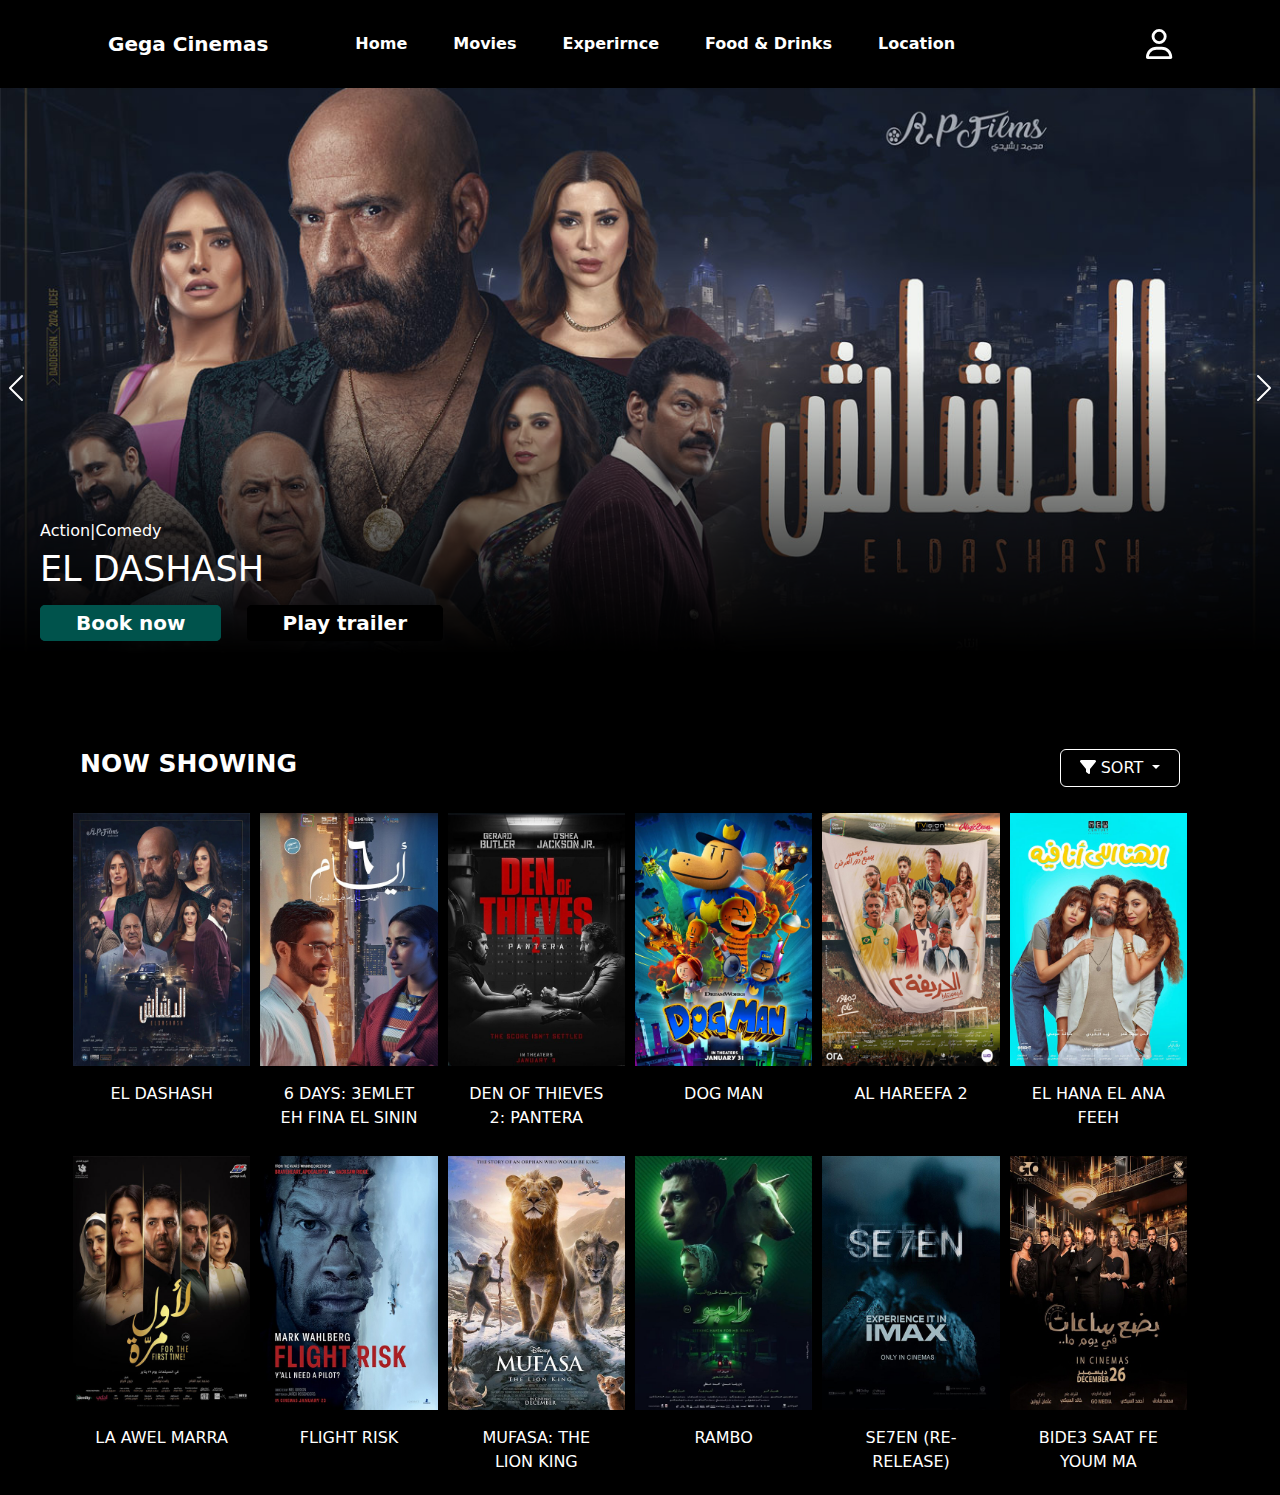
==== index.html @ 1fb66ceb "home page" ====
<!DOCTYPE html>
<html lang="en">
<head>
    <meta charset="UTF-8">
    <meta name="viewport" content="width=device-width, initial-scale=1.0">
    <link rel="stylesheet" href="css/style.css">
    <link rel="stylesheet" href="css/all.min.css">
    <link rel="stylesheet" href="css/bootstrap.min.css">
    
    <title>Document</title>
</head>
<body>
    <nav class="navbar navbar-expand-lg bg-black navbar-dark py-4 px-5">
        <div class="container-fluid ms-5">
            <a class="navbar-brand" href="#" style="font-weight: 600;">Gega Cinemas</a>
            <button class="navbar-toggler" type="button" data-bs-toggle="collapse" data-bs-target="#navbarSupportedContent"
                aria-controls="navbarSupportedContent" aria-expanded="false" aria-label="Toggle navigation">
                <span class="navbar-toggler-icon"></span>
            </button>
            <div class="collapse navbar-collapse" id="navbarSupportedContent">
                <ul class="navbar-nav me-auto ms-5 mb-2 mb-lg-0">
                    <li class="nav-item">
                        <a class="nav-link text-white" aria-current="page" href="#">Home</a>
                    </li>
                    <li class="nav-item">
                        <a class="nav-link text-white" href="#">Movies</a>
                    </li>
                    <li class="nav-item">
                        <a class="nav-link text-white" href="#">Experirnce</a>
                    </li>
                    <li class="nav-item">
                        <a class="nav-link text-white" href="#">Food & Drinks</a>
                    </li>
                    <li class="nav-item">
                        <a class="nav-link text-white" href="#">Location</a>
                    </li>
                </ul>
            </div>
            <a href="#" class="me-5">
                <i class="fa-regular fa-user fa-xl text-white" style="font-size: 30px;"></i>
            </a>
        </div>
    </nav>

    <div id="carouselExampleFade" class="carousel slide carousel-fade">
        <div class="carousel-inner text-center">
            <div class="carousel-item active ">
                <img src="images/El-Dashash.jpg" class="d-block w-100 img-fluid">
                <div class="details">
                    <h5>Action|Comedy</h1>
                    <h1>EL DASHASH</h1>
                    <div class="controls">
                        <a href="#" class="primary-btn">Book now</a>
                        <a href="#" class="secondry-btn">Play trailer</a>
                    </div>
                </div>
            </div>
            <div class="carousel-item">
                <img src="images/Bd3-sa3at.jpg" class="d-block w-100 img-fluid">
                <div class="details">
                    <h5>DRAMA</h1>
                    <h1>BIDE3 SAAT FE YOUM MA</h1>
                    <div class="controls">
                        <a href="#" class="primary-btn">Book now</a>
                        <a href="#" class="secondry-btn">Play trailer</a>
                    </div>
                </div>
            </div>
            <div class="carousel-item">
                <img src="images/El-7arefa.jpg" class="d-block w-100 img-fluid">
                <div class="details">
                    <h5>COMEDY</h1>
                    <h1>AL HAREEFA 2</h1>
                    <div class="controls">
                        <a href="#"class="primary-btn">Book now</a>
                        <a href="#" class="secondry-btn">Play trailer</a>
                    </div>
                </div>
            </div>
            <div class="carousel-item">
                <img src="images/Mufasa.jpg" class="d-block w-100 img-fluid">
                <div class="details">
                    <h5>Animation</h1>
                    <h1>Mufasa: the lion king</h1>
                    <div class="controls">
                        <a href="#"class="primary-btn">Book now</a>
                        <a href="#" class="secondry-btn">Play trailer</a>
                    </div>
                </div>
            </div>
            <div class="carousel-item">
                <img src="images/Sonic3.jpg" class="d-block w-100 img-fluid">
                <div class="details">
                    <h5>Animation</h1>
                    <h1>SONIC THE HEDGEHOG 3</h1>
                    <div class="controls">
                        <a href="#"class="primary-btn">Book now</a>
                        <a href="#" class="secondry-btn">Play trailer</a>
                    </div>
                </div>
            </div>
        </div>
        <button class="carousel-control-prev justify-content-start" style="opacity: 1;"  type="button" data-bs-target="#carouselExampleFade" data-bs-slide="prev">
            <span class="carousel-control-prev-icon "aria-hidden="true" ></span>
            <span class="visually-hidden">Previous</span>
        </button>
        <button class="carousel-control-next justify-content-end " style="opacity: 1;" type="button" data-bs-target="#carouselExampleFade" data-bs-slide="next">
            <span class="carousel-control-next-icon " aria-hidden="true"></span>
            <span class="visually-hidden">Next</span>
        </button>
    </div>

    <div class="movies">
        <div class="movies-header">
            <h1 class="text-white" style="font-size: 25px;font-weight:700;">NOW SHOWING</h1>
            <div class="dropdown dropdown-btn ms-auto">
                <button class="btn btn-secondary dropdown-toggle select-btn" type="button" data-bs-toggle="dropdown"
                    aria-expanded="false">
                    <i class="fa-solid fa-filter"></i>
                    SORT
                </button>
                <ul class="dropdown-menu">
                    <li>
                        <label class="dropdown-item">
                            <input class="form-check-input me-2" type="checkbox" value="">
                            Action
                        </label>
                    </li>
                    <li>
                        <label class="dropdown-item">
                            <input class="form-check-input me-2" type="checkbox" value="">
                            Another action
                        </label>
                    </li>
                    <li>
                        <label class="dropdown-item">
                            <input class="form-check-input me-2" type="checkbox" value="">
                            Something else here
                        </label>
                    </li>
                </ul>
            </div>
    
    
        </div>
            <div class="movies-cards row">
                <div class="col-lg-2 col-md-4 col-sm-6 p-1">
                    <div class="card movie-card bg-black text-white" style="width: 18rem; text-align: center;">
                        <img src="images/El-Dashash-poster.jpg" class="card-img-top">
                        <div class="card-body">
                            <p class="card-text">EL DASHASH</p>
                        </div>
                    </div>
                </div>
                
                <div class="col-lg-2 col-md-4 col-sm-6 p-1">
                    <div class="card movie-card bg-black text-white" style="width: 18rem; text-align: center;">
                        <img src="images/6-ayam-poster.jpg" class="card-img-top">
                        <div class="card-body">
                            <p class="card-text">6 DAYS: 3EMLET EH FINA EL SININ</p>
                        </div>
                    </div>
                </div>
    
                <div class="col-lg-2 col-md-4 col-sm-6 p-1">
                    <div class="card movie-card bg-black text-white" style="width: 18rem; text-align: center;">
                        <img src="images/Den-poster.jpg" class="card-img-top">
                        <div class="card-body">
                            <p class="card-text">DEN OF THIEVES 2: PANTERA</p>
                        </div>
                    </div>
                </div>
    
                <div class="col-lg-2 col-md-4 col-sm-6 p-1">
                    <div class="card movie-card bg-black text-white" style="width: 18rem; text-align: center;">
                        <img src="images/dog-man-poster.jpg" class="card-img-top">
                        <div class="card-body">
                            <p class="card-text">DOG MAN</p>
                        </div>
                    </div>
                </div>
    
                <div class="col-lg-2 col-md-4 col-sm-6 p-1">
                    <div class="card movie-card bg-black text-white" style="width: 18rem; text-align: center;">
                        <img src="images/El-7arefa-poster.jpg" class="card-img-top">
                        <div class="card-body">
                            <p class="card-text">AL HAREEFA 2</p>
                        </div>
                    </div>
                </div>
    
                <div class="col-lg-2 col-md-4 col-sm-6 p-1">
                    <div class="card movie-card bg-black text-white" style="width: 18rem; text-align: center;">
                        <img src="images/El-hana-poster.jpg" class="card-img-top">
                        <div class="card-body">
                            <p class="card-text">EL HANA EL ANA FEEH</p>
                        </div>
                    </div>
                </div>
    
                <div class="col-lg-2 col-md-4 col-sm-6 p-1">
                    <div class="card movie-card bg-black text-white" style="width: 18rem; text-align: center;">
                        <img src="images/first-time-poster.jpg" class="card-img-top">
                        <div class="card-body">
                            <p class="card-text">LA AWEL MARRA</p>
                        </div>
                    </div>
                </div>
    
                <div class="col-lg-2 col-md-4 col-sm-6 p-1">
                    <div class="card movie-card bg-black text-white" style="width: 18rem; text-align: center;">
                        <img src="images/flight-risk-poster.jpg" class="card-img-top">
                        <div class="card-body">
                            <p class="card-text">FLIGHT RISK</p>
                        </div>
                    </div>
                </div>
    
                <div class="col-lg-2 col-md-4 col-sm-6 p-1">
                    <div class="card movie-card bg-black text-white" style="width: 18rem; text-align: center;">
                        <img src="images/Mufasa-poster.jpg" class="card-img-top">
                        <div class="card-body">
                            <p class="card-text">MUFASA: THE LION KING</p>
                        </div>
                    </div>
                </div>
    
                <div class="col-lg-2 col-md-4 col-sm-6 p-1">
                    <div class="card movie-card bg-black text-white" style="width: 18rem; text-align: center;">
                        <img src="images/rampo-poster.jpg" class="card-img-top">
                        <div class="card-body">
                            <p class="card-text">RAMBO</p>
                        </div>
                    </div>
                </div>
    
                <div class="col-lg-2 col-md-4 col-sm-6 p-1">
                    <div class="card movie-card bg-black text-white" style="width: 18rem; text-align: center;">
                        <img src="images/seven-poster.jpg" class="card-img-top">
                        <div class="card-body">
                            <p class="card-text">SE7EN (RE-RELEASE)</p>
                        </div>
                    </div>
                </div>
    
                <div class="col-lg-2 col-md-4 col-sm-6 p-1">
                    <div class="card movie-card bg-black text-white" style="width: 18rem; text-align: center;">
                        <img src="images/some-hours-poster.jpg" class="card-img-top">
                        <div class="card-body">
                            <p class="card-text">BIDE3 SAAT FE YOUM MA</p>
                        </div>
                    </div>
                </div>
            </div>
    </div>
    
    <script src="js/main.js"></script>
    <script src="js/all.min.js"></script>
    <script src="js/bootstrap.bundle.min.js"></script>
</body>
</html>
---- css/style.css ----
* {
    padding: 0;
    margin: 0;
    box-sizing: border-box;
}

::-webkit-scrollbar {
    display: none;
}

body {
    background-color: black !important;
}

/* Start Nav */
.nav-item{
    margin: 0 15px 0 15px ;
}

.nav-item a{
    font-weight: 600;
}

/* End Nav */


/* Strat Slider */
.carousel{
    height: 600px;
}
.carousel-item{
    height: 600px;
    position: relative;
}

.carousel-item::after{
    position: absolute;
    top: 0;
    right: 0;
    bottom: 0;
    left: 0;
    content: "";
    background: linear-gradient(180deg, transparent 0, #000 90%) repeat-x bottom;
    background-size: 10px 340px;
    height: 100%;
}
.details{
    padding: 40px;
    position: absolute;
    bottom: 0;
    left: 0;
    display: flex;
    flex-direction: column;
    align-items: start;
    overflow: hidden;
    z-index: 1;
}

.details h1{
    color: white;
    font-size: 35px;
}
.details h5{
    color: white;
    font-size:16px;
}

.controls{
    margin: 10px 0px 10px 0px;
}

.controls .primary-btn{
    background-color: #00534C;
    color: white;
    font-size: 20px;
    text-decoration: none;
    font-weight: 600;
    border: 1px solid #00534C;
    transition: box-shadow .5s linear;
    border-radius: 5px;
    padding: 5px 35px 5px 35px;
    margin-right: 20px;
}
.controls .secondry-btn{
    background-color: black;
    color: white;
    font-size: 20px;
    text-decoration: none;
    font-weight: 600;
    border: 1px solid black;
    transition: box-shadow .5s linear;
    border-radius: 5px;
    padding: 5px 35px 5px 35px;
    margin-right: 20px;
}
.controls .primary-btn:hover , .controls .secondry-btn:hover{
    box-shadow: 0 0 10px #fff;
    text-shadow: rgba(255, 255, 255, 1) 0px 0px 10px;
}
.carousel-control-next, .carousel-control-prev {
    margin-bottom: 170px;
    margin-top: 170px;
}

@media (max-width: 650px) {
    .carousel{
        height: 250px;
    }
    .carousel-item{
        height: 250px;
    }
    .carousel-item img {
        height: 250px !important;
    }
    .carousel-item::after{
        position: absolute;
        top: 0;
        right: 0;
        bottom: 0;
        left: 0;
        content: "";
        background: linear-gradient(180deg, transparent 0, #000 90%) repeat-x bottom;
        background-size: 5px 75px;
    }
    .details{
        position: absolute;
        padding: 0;
        margin-left: 15px;
        margin-bottom: 15px;
    }
    .details h1{
        color: white;
        font-size: 25px;
    }
    .details h5{
        color: white;
        font-size:14px;
    }
    .controls{
        display: flex;
        margin: 5px 0px 10px 0px;
    }
    .controls .primary-btn , .controls .secondry-btn{
        margin-right: 14px;
        font-size: 15px;
        border-radius: 6px;
        padding-right: 15px;
        padding-left: 15px;
        min-width: 140px;
    }
    .carousel-control-next, .carousel-control-prev{
        margin-top: 80px;
        margin-bottom: 140px;
    }
}

/* End Slider */


/* Start Movies */
.movies{
    margin: 40px 100px 0 80px;
}
.movies-header{
    width: 100%;
    height: 80px;
    display: flex;
    align-items: center;
}
.select-btn{
    width: 120px;
    height: 38px;
    background-color: black !important;
    border-color: white !important;
}

.movies-cards{
    display: flex;
    flex-direction: row;
    flex-wrap: wrap;
    justify-content: flex-start;
}

.movie-card{
    width: auto !important;
}
.movie-card img{
    border-radius: 0 !important;
}

/* End Movies */
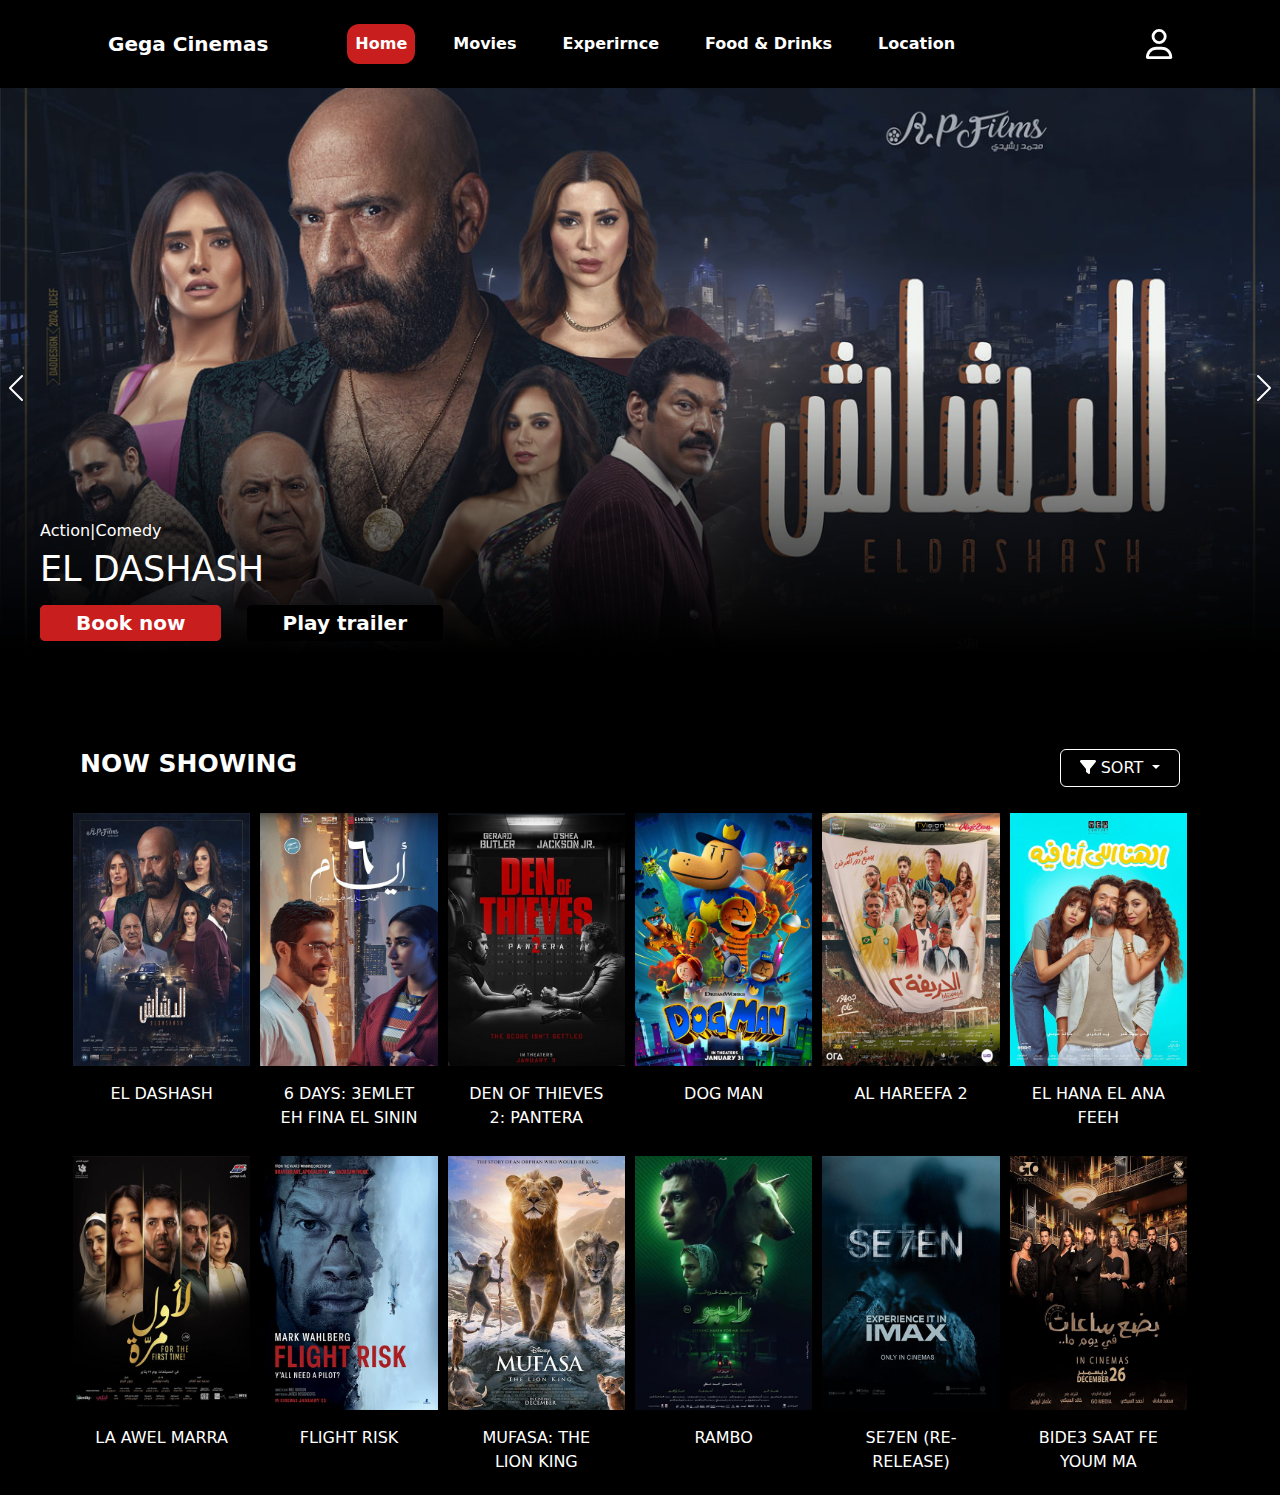
==== commit 92245933: "adding hover effect" ====
--- a/index.html
+++ b/index.html
@@ -20,7 +20,7 @@
             <div class="collapse navbar-collapse" id="navbarSupportedContent">
                 <ul class="navbar-nav me-auto ms-5 mb-2 mb-lg-0">
                     <li class="nav-item">
-                        <a class="nav-link text-white" aria-current="page" href="#">Home</a>
+                        <a class="nav-link text-white active" aria-current="page" href="#">Home</a>
                     </li>
                     <li class="nav-item">
                         <a class="nav-link text-white" href="#">Movies</a>
--- a/css/style.css
+++ b/css/style.css
@@ -1,3 +1,6 @@
+:root{
+    --red-color: #C81E1E;
+}
 * {
     padding: 0;
     margin: 0;
@@ -15,10 +18,16 @@
 /* Start Nav */
 .nav-item{
     margin: 0 15px 0 15px ;
+    border-radius: 12px;
+    transition: 0.4s;
+}
+.nav-item:hover , .nav-item .active{
+    background-color: var(--red-color);
 }
 
 .nav-item a{
     font-weight: 600;
+    border-radius: 12px;
 }
 
 /* End Nav */
@@ -70,12 +79,12 @@
 }
 
 .controls .primary-btn{
-    background-color: #00534C;
+    background-color: var(--red-color);
     color: white;
     font-size: 20px;
     text-decoration: none;
     font-weight: 600;
-    border: 1px solid #00534C;
+    border: 1px solid var(--red-color);
     transition: box-shadow .5s linear;
     border-radius: 5px;
     padding: 5px 35px 5px 35px;
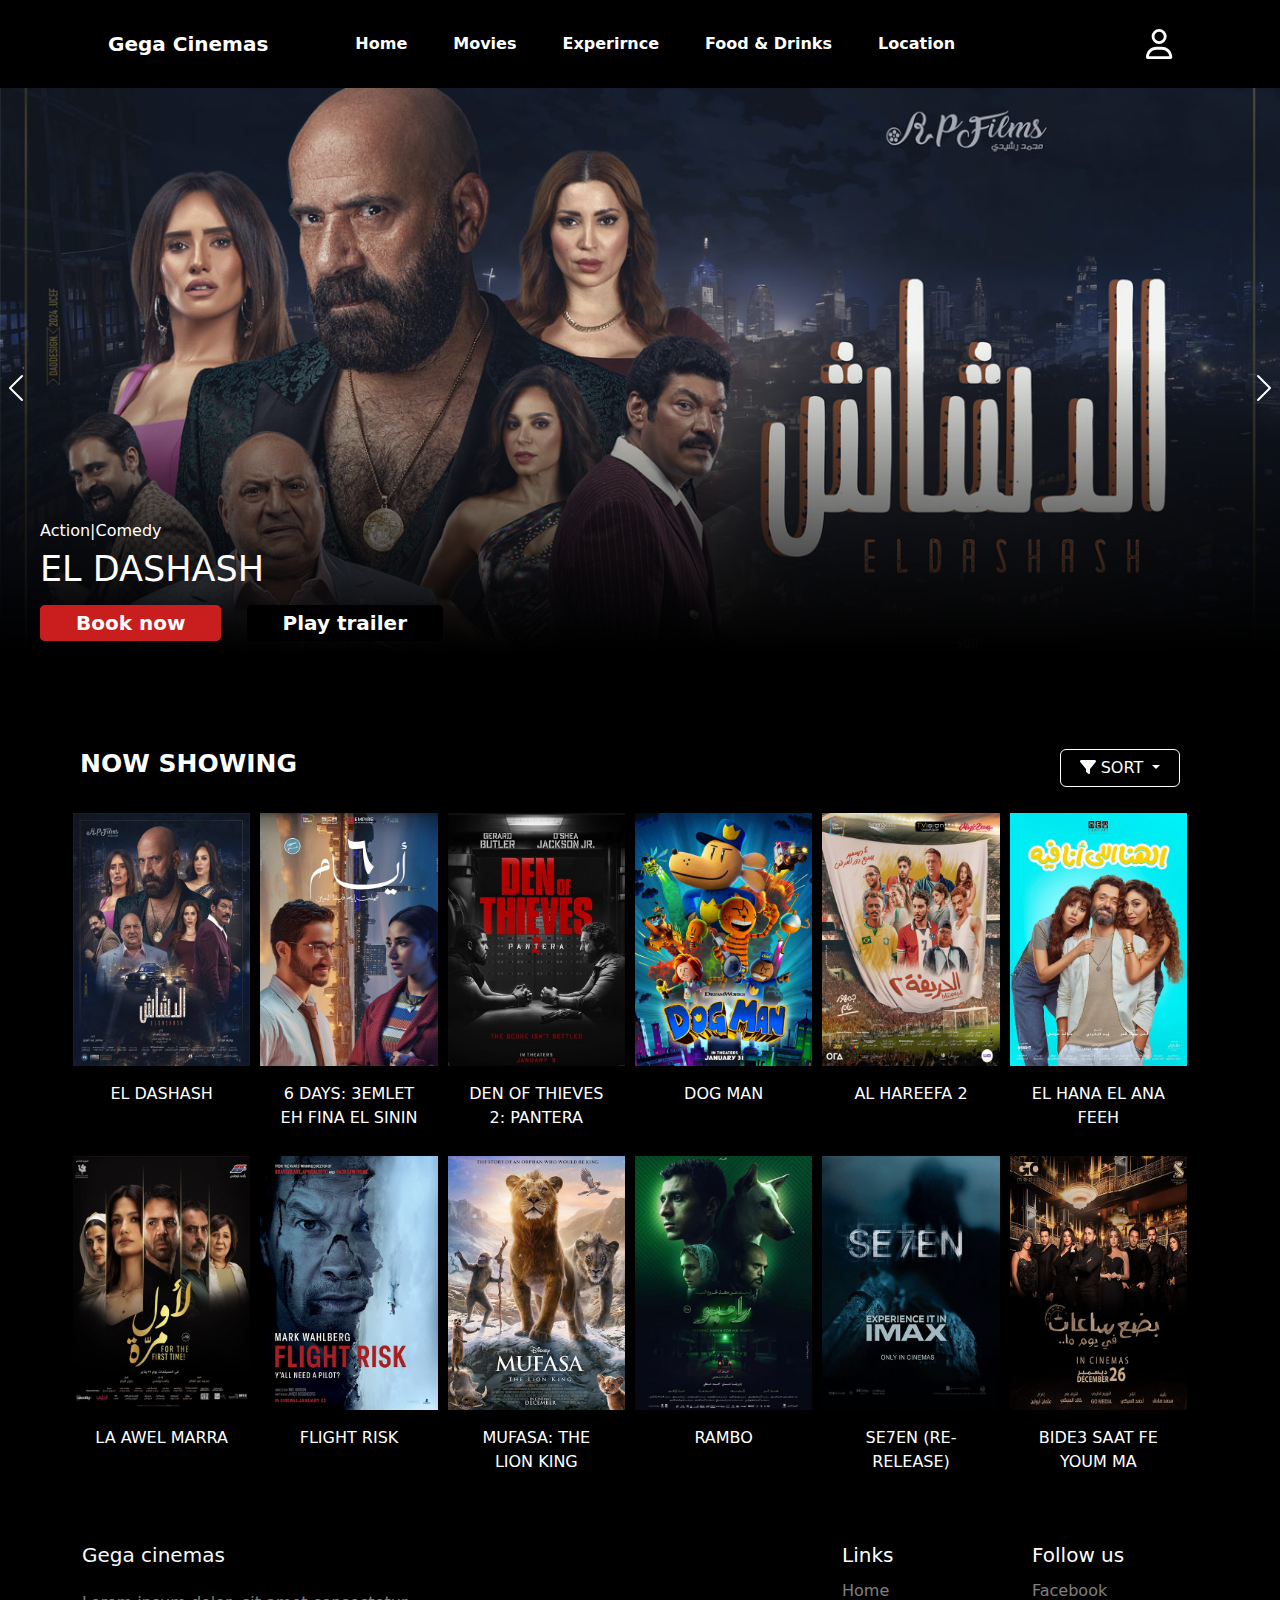
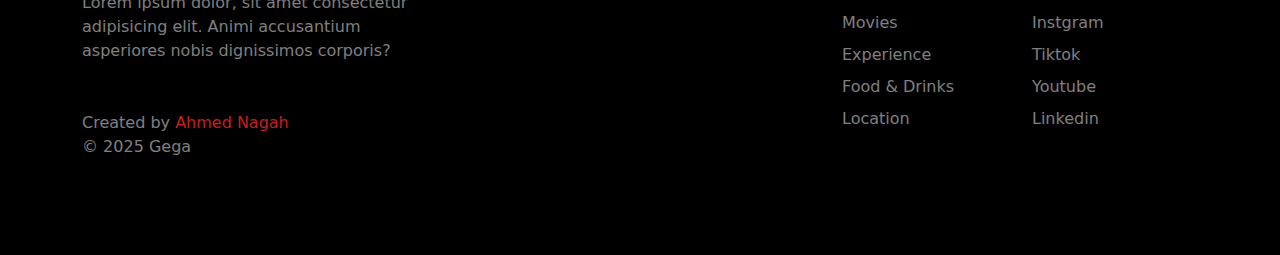
==== commit 442f2859: "footer" ====
--- a/index.html
+++ b/index.html
@@ -3,9 +3,9 @@
 <head>
     <meta charset="UTF-8">
     <meta name="viewport" content="width=device-width, initial-scale=1.0">
-    <link rel="stylesheet" href="css/style.css">
-    <link rel="stylesheet" href="css/all.min.css">
-    <link rel="stylesheet" href="css/bootstrap.min.css">
+    <link rel="stylesheet" href="MovieManagementModule/css/style.css">
+    <link rel="stylesheet" href="MovieManagementModule/css/all.min.css">
+    <link rel="stylesheet" href="MovieManagementModule/css/bootstrap.min.css">
     
     <title>Document</title>
 </head>
@@ -20,7 +20,7 @@
             <div class="collapse navbar-collapse" id="navbarSupportedContent">
                 <ul class="navbar-nav me-auto ms-5 mb-2 mb-lg-0">
                     <li class="nav-item">
-                        <a class="nav-link text-white active" aria-current="page" href="#">Home</a>
+                        <a class="nav-link text-white" aria-current="page" href="#">Home</a>
                     </li>
                     <li class="nav-item">
                         <a class="nav-link text-white" href="#">Movies</a>
@@ -45,7 +45,7 @@
     <div id="carouselExampleFade" class="carousel slide carousel-fade">
         <div class="carousel-inner text-center">
             <div class="carousel-item active ">
-                <img src="images/El-Dashash.jpg" class="d-block w-100 img-fluid">
+                <img src="MovieManagementModule/images/El-Dashash.jpg" class="d-block w-100 img-fluid">
                 <div class="details">
                     <h5>Action|Comedy</h1>
                     <h1>EL DASHASH</h1>
@@ -56,7 +56,7 @@
                 </div>
             </div>
             <div class="carousel-item">
-                <img src="images/Bd3-sa3at.jpg" class="d-block w-100 img-fluid">
+                <img src="MovieManagementModule/images/Bd3-sa3at.jpg" class="d-block w-100 img-fluid">
                 <div class="details">
                     <h5>DRAMA</h1>
                     <h1>BIDE3 SAAT FE YOUM MA</h1>
@@ -67,7 +67,7 @@
                 </div>
             </div>
             <div class="carousel-item">
-                <img src="images/El-7arefa.jpg" class="d-block w-100 img-fluid">
+                <img src="MovieManagementModule/images/El-7arefa.jpg" class="d-block w-100 img-fluid">
                 <div class="details">
                     <h5>COMEDY</h1>
                     <h1>AL HAREEFA 2</h1>
@@ -78,7 +78,7 @@
                 </div>
             </div>
             <div class="carousel-item">
-                <img src="images/Mufasa.jpg" class="d-block w-100 img-fluid">
+                <img src="MovieManagementModule/images/Mufasa.jpg" class="d-block w-100 img-fluid">
                 <div class="details">
                     <h5>Animation</h1>
                     <h1>Mufasa: the lion king</h1>
@@ -89,7 +89,7 @@
                 </div>
             </div>
             <div class="carousel-item">
-                <img src="images/Sonic3.jpg" class="d-block w-100 img-fluid">
+                <img src="MovieManagementModule/images/Sonic3.jpg" class="d-block w-100 img-fluid">
                 <div class="details">
                     <h5>Animation</h1>
                     <h1>SONIC THE HEDGEHOG 3</h1>
@@ -146,7 +146,7 @@
             <div class="movies-cards row">
                 <div class="col-lg-2 col-md-4 col-sm-6 p-1">
                     <div class="card movie-card bg-black text-white" style="width: 18rem; text-align: center;">
-                        <img src="images/El-Dashash-poster.jpg" class="card-img-top">
+                        <img src="MovieManagementModule/images/El-Dashash-poster.jpg" class="card-img-top">
                         <div class="card-body">
                             <p class="card-text">EL DASHASH</p>
                         </div>
@@ -155,7 +155,7 @@
                 
                 <div class="col-lg-2 col-md-4 col-sm-6 p-1">
                     <div class="card movie-card bg-black text-white" style="width: 18rem; text-align: center;">
-                        <img src="images/6-ayam-poster.jpg" class="card-img-top">
+                        <img src="MovieManagementModule/images/6-ayam-poster.jpg" class="card-img-top">
                         <div class="card-body">
                             <p class="card-text">6 DAYS: 3EMLET EH FINA EL SININ</p>
                         </div>
@@ -164,7 +164,7 @@
     
                 <div class="col-lg-2 col-md-4 col-sm-6 p-1">
                     <div class="card movie-card bg-black text-white" style="width: 18rem; text-align: center;">
-                        <img src="images/Den-poster.jpg" class="card-img-top">
+                        <img src="MovieManagementModule/images/Den-poster.jpg" class="card-img-top">
                         <div class="card-body">
                             <p class="card-text">DEN OF THIEVES 2: PANTERA</p>
                         </div>
@@ -173,7 +173,7 @@
     
                 <div class="col-lg-2 col-md-4 col-sm-6 p-1">
                     <div class="card movie-card bg-black text-white" style="width: 18rem; text-align: center;">
-                        <img src="images/dog-man-poster.jpg" class="card-img-top">
+                        <img src="MovieManagementModule/images/dog-man-poster.jpg" class="card-img-top">
                         <div class="card-body">
                             <p class="card-text">DOG MAN</p>
                         </div>
@@ -182,7 +182,7 @@
     
                 <div class="col-lg-2 col-md-4 col-sm-6 p-1">
                     <div class="card movie-card bg-black text-white" style="width: 18rem; text-align: center;">
-                        <img src="images/El-7arefa-poster.jpg" class="card-img-top">
+                        <img src="MovieManagementModule/images/El-7arefa-poster.jpg" class="card-img-top">
                         <div class="card-body">
                             <p class="card-text">AL HAREEFA 2</p>
                         </div>
@@ -191,7 +191,7 @@
     
                 <div class="col-lg-2 col-md-4 col-sm-6 p-1">
                     <div class="card movie-card bg-black text-white" style="width: 18rem; text-align: center;">
-                        <img src="images/El-hana-poster.jpg" class="card-img-top">
+                        <img src="MovieManagementModule/images/El-hana-poster.jpg" class="card-img-top">
                         <div class="card-body">
                             <p class="card-text">EL HANA EL ANA FEEH</p>
                         </div>
@@ -200,7 +200,7 @@
     
                 <div class="col-lg-2 col-md-4 col-sm-6 p-1">
                     <div class="card movie-card bg-black text-white" style="width: 18rem; text-align: center;">
-                        <img src="images/first-time-poster.jpg" class="card-img-top">
+                        <img src="MovieManagementModule/images/first-time-poster.jpg" class="card-img-top">
                         <div class="card-body">
                             <p class="card-text">LA AWEL MARRA</p>
                         </div>
@@ -209,7 +209,7 @@
     
                 <div class="col-lg-2 col-md-4 col-sm-6 p-1">
                     <div class="card movie-card bg-black text-white" style="width: 18rem; text-align: center;">
-                        <img src="images/flight-risk-poster.jpg" class="card-img-top">
+                        <img src="MovieManagementModule/images/flight-risk-poster.jpg" class="card-img-top">
                         <div class="card-body">
                             <p class="card-text">FLIGHT RISK</p>
                         </div>
@@ -218,7 +218,7 @@
     
                 <div class="col-lg-2 col-md-4 col-sm-6 p-1">
                     <div class="card movie-card bg-black text-white" style="width: 18rem; text-align: center;">
-                        <img src="images/Mufasa-poster.jpg" class="card-img-top">
+                        <img src="MovieManagementModule/images/Mufasa-poster.jpg" class="card-img-top">
                         <div class="card-body">
                             <p class="card-text">MUFASA: THE LION KING</p>
                         </div>
@@ -227,7 +227,7 @@
     
                 <div class="col-lg-2 col-md-4 col-sm-6 p-1">
                     <div class="card movie-card bg-black text-white" style="width: 18rem; text-align: center;">
-                        <img src="images/rampo-poster.jpg" class="card-img-top">
+                        <img src="MovieManagementModule/images/rampo-poster.jpg" class="card-img-top">
                         <div class="card-body">
                             <p class="card-text">RAMBO</p>
                         </div>
@@ -236,7 +236,7 @@
     
                 <div class="col-lg-2 col-md-4 col-sm-6 p-1">
                     <div class="card movie-card bg-black text-white" style="width: 18rem; text-align: center;">
-                        <img src="images/seven-poster.jpg" class="card-img-top">
+                        <img src="MovieManagementModule/images/seven-poster.jpg" class="card-img-top">
                         <div class="card-body">
                             <p class="card-text">SE7EN (RE-RELEASE)</p>
                         </div>
@@ -245,7 +245,7 @@
     
                 <div class="col-lg-2 col-md-4 col-sm-6 p-1">
                     <div class="card movie-card bg-black text-white" style="width: 18rem; text-align: center;">
-                        <img src="images/some-hours-poster.jpg" class="card-img-top">
+                        <img src="MovieManagementModule/images/some-hours-poster.jpg" class="card-img-top">
                         <div class="card-body">
                             <p class="card-text">BIDE3 SAAT FE YOUM MA</p>
                         </div>
@@ -253,9 +253,53 @@
                 </div>
             </div>
     </div>
-    
-    <script src="js/main.js"></script>
-    <script src="js/all.min.js"></script>
-    <script src="js/bootstrap.bundle.min.js"></script>
+
+    <div class="footer pt-5 pb-5 text-white-50 text-center text-md-start">
+        <div class="container">
+            <div class="row">
+                    <div class="col-md-6 col-lg-4 mb-5">
+                        <div class="info">
+                            <h5 class="mb-4 text-light">Gega cinemas</h5>
+                            <p class="mb-5">Lorem ipsum dolor, sit amet consectetur
+                                adipisicing elit. Animi accusantium asperiores nobis
+                                dignissimos corporis?
+                            </p>
+                            <div class="copyright">
+                                Created by <span style="color: #C81E1E;">Ahmed Nagah</span>
+                                <div>&copy; 2025 <span>Gega</span></div>
+                            </div>
+                        </div>
+                    </div>
+                    <div class="col-md-6 col-lg-2 ms-auto mb-5">
+                        <div class="links">
+                            <h5 class="text-white">Links</h5>
+                            <ul class="list-unstyled lh-lg">
+                                <li>Home</li>
+                                <li>Movies</li>
+                                <li>Experience</li>
+                                <li>Food & Drinks</li>
+                                <li>Location</li>
+                            </ul>
+                        </div>
+                    </div>
+                    <div class="col-md-6 col-lg-2 mb-5">
+                        <div class="links">
+                            <h5 class="text-white">Follow us</h5>
+                            <ul class="list-unstyled lh-lg">
+                                <li>Facebook</li>
+                                <li>Instgram</li>
+                                <li>Tiktok</li>
+                                <li>Youtube</li>
+                                <li>Linkedin</li>
+                            </ul>
+                        </div>
+                    </div>
+            </div>
+        </div>
+    </div>
+    
+    <script src="MovieManagementModule/js/main.js"></script>
+    <script src="MovieManagementModule/js/all.min.js"></script>
+    <script src="MovieManagementModule/js/bootstrap.bundle.min.js"></script>
 </body>
 </html>
--- a/MovieManagementModule/css/style.css
+++ b/MovieManagementModule/css/style.css
@@ -0,0 +1,205 @@
+:root{
+    --red-color: #C81E1E;
+}
+* {
+    padding: 0;
+    margin: 0;
+    box-sizing: border-box;
+}
+
+::-webkit-scrollbar {
+    display: none;
+}
+
+body {
+    background-color: black !important;
+}
+
+/* Start Nav */
+.nav-item{
+    margin: 0 15px 0 15px ;
+    border-radius: 12px;
+    transition: 0.4s;
+}
+
+.nav-item a{
+    font-weight: 600;
+    border-radius: 12px;
+}
+
+/* End Nav */
+
+
+/* Strat Slider */
+.carousel{
+    height: 600px;
+}
+.carousel-item{
+    height: 600px;
+    position: relative;
+}
+
+.carousel-item::after{
+    position: absolute;
+    top: 0;
+    right: 0;
+    bottom: 0;
+    left: 0;
+    content: "";
+    background: linear-gradient(180deg, transparent 0, #000 90%) repeat-x bottom;
+    background-size: 10px 340px;
+    height: 100%;
+}
+.details{
+    padding: 40px;
+    position: absolute;
+    bottom: 0;
+    left: 0;
+    display: flex;
+    flex-direction: column;
+    align-items: start;
+    overflow: hidden;
+    z-index: 1;
+}
+
+.details h1{
+    color: white;
+    font-size: 35px;
+}
+.details h5{
+    color: white;
+    font-size:16px;
+}
+
+.controls{
+    margin: 10px 0px 10px 0px;
+}
+
+.controls .primary-btn{
+    background-color: var(--red-color);
+    color: white;
+    font-size: 20px;
+    text-decoration: none;
+    font-weight: 600;
+    border: 1px solid var(--red-color);
+    transition: box-shadow .5s linear;
+    border-radius: 5px;
+    padding: 5px 35px 5px 35px;
+    margin-right: 20px;
+}
+.controls .secondry-btn{
+    background-color: black;
+    color: white;
+    font-size: 20px;
+    text-decoration: none;
+    font-weight: 600;
+    border: 1px solid black;
+    transition: box-shadow .5s linear;
+    border-radius: 5px;
+    padding: 5px 35px 5px 35px;
+    margin-right: 20px;
+}
+.controls .primary-btn:hover , .controls .secondry-btn:hover{
+    box-shadow: 0 0 10px #fff;
+    text-shadow: rgba(255, 255, 255, 1) 0px 0px 10px;
+}
+.carousel-control-next, .carousel-control-prev {
+    margin-bottom: 170px;
+    margin-top: 170px;
+}
+
+@media (max-width: 650px) {
+    .carousel{
+        height: 250px;
+    }
+    .carousel-item{
+        height: 250px;
+    }
+    .carousel-item img {
+        height: 250px !important;
+    }
+    .carousel-item::after{
+        position: absolute;
+        top: 0;
+        right: 0;
+        bottom: 0;
+        left: 0;
+        content: "";
+        background: linear-gradient(180deg, transparent 0, #000 90%) repeat-x bottom;
+        background-size: 5px 75px;
+    }
+    .details{
+        position: absolute;
+        padding: 0;
+        margin-left: 15px;
+        margin-bottom: 15px;
+    }
+    .details h1{
+        color: white;
+        font-size: 25px;
+    }
+    .details h5{
+        color: white;
+        font-size:14px;
+    }
+    .controls{
+        display: flex;
+        margin: 5px 0px 10px 0px;
+    }
+    .controls .primary-btn , .controls .secondry-btn{
+        margin-right: 14px;
+        font-size: 15px;
+        border-radius: 6px;
+        padding-right: 15px;
+        padding-left: 15px;
+        min-width: 140px;
+    }
+    .carousel-control-next, .carousel-control-prev{
+        margin-top: 80px;
+        margin-bottom: 140px;
+    }
+}
+
+/* End Slider */
+
+
+/* Start Movies */
+.movies{
+    margin: 40px 100px 0 80px;
+}
+.movies-header{
+    width: 100%;
+    height: 80px;
+    display: flex;
+    align-items: center;
+}
+.select-btn{
+    width: 120px;
+    height: 38px;
+    background-color: black !important;
+    border-color: white !important;
+}
+
+.movies-cards{
+    display: flex;
+    flex-direction: row;
+    flex-wrap: wrap;
+    justify-content: flex-start;
+}
+
+.movie-card{
+    width: auto !important;
+}
+.movie-card img{
+    border-radius: 0 !important;
+}
+
+/* End Movies */
+
+/* Start footer */
+.footer{
+    background-color: #000;
+}
+
+
+/* End footer */
--- a/MovieManagementModule/css/all.min.css
+++ b/MovieManagementModule/css/all.min.css
@@ -0,0 +1,9 @@
+/*!
+ * Font Awesome Free 6.7.2 by @fontawesome - https://fontawesome.com
+ * License - https://fontawesome.com/license/free (Icons: CC BY 4.0, Fonts: SIL OFL 1.1, Code: MIT License)
+ * Copyright 2024 Fonticons, Inc.
+ */
+.fa{font-family:var(--fa-style-family,"Font Awesome 6 Free");font-weight:var(--fa-style,900)}.fa,.fa-brands,.fa-regular,.fa-solid,.fab,.far,.fas{-moz-osx-font-smoothing:grayscale;-webkit-font-smoothing:antialiased;display:var(--fa-display,inline-block);font-style:normal;font-variant:normal;line-height:1;text-rendering:auto}.fa-brands:before,.fa-regular:before,.fa-solid:before,.fa:before,.fab:before,.far:before,.fas:before{content:var(--fa)}.fa-classic,.fa-regular,.fa-solid,.far,.fas{font-family:"Font Awesome 6 Free"}.fa-brands,.fab{font-family:"Font Awesome 6 Brands"}.fa-1x{font-size:1em}.fa-2x{font-size:2em}.fa-3x{font-size:3em}.fa-4x{font-size:4em}.fa-5x{font-size:5em}.fa-6x{font-size:6em}.fa-7x{font-size:7em}.fa-8x{font-size:8em}.fa-9x{font-size:9em}.fa-10x{font-size:10em}.fa-2xs{font-size:.625em;line-height:.1em;vertical-align:.225em}.fa-xs{font-size:.75em;line-height:.08333em;vertical-align:.125em}.fa-sm{font-size:.875em;line-height:.07143em;vertical-align:.05357em}.fa-lg{font-size:1.25em;line-height:.05em;vertical-align:-.075em}.fa-xl{font-size:1.5em;line-height:.04167em;vertical-align:-.125em}.fa-2xl{font-size:2em;line-height:.03125em;vertical-align:-.1875em}.fa-fw{text-align:center;width:1.25em}.fa-ul{list-style-type:none;margin-left:var(--fa-li-margin,2.5em);padding-left:0}.fa-ul>li{position:relative}.fa-li{left:calc(var(--fa-li-width, 2em)*-1);position:absolute;text-align:center;width:var(--fa-li-width,2em);line-height:inherit}.fa-border{border-radius:var(--fa-border-radius,.1em);border:var(--fa-border-width,.08em) var(--fa-border-style,solid) var(--fa-border-color,#eee);padding:var(--fa-border-padding,.2em .25em .15em)}.fa-pull-left{float:left;margin-right:var(--fa-pull-margin,.3em)}.fa-pull-right{float:right;margin-left:var(--fa-pull-margin,.3em)}.fa-beat{animation-name:fa-beat;animation-delay:var(--fa-animation-delay,0s);animation-direction:var(--fa-animation-direction,normal);animation-duration:var(--fa-animation-duration,1s);animation-iteration-count:var(--fa-animation-iteration-count,infinite);animation-timing-function:var(--fa-animation-timing,ease-in-out)}.fa-bounce{animation-name:fa-bounce;animation-delay:var(--fa-animation-delay,0s);animation-direction:var(--fa-animation-direction,normal);animation-duration:var(--fa-animation-duration,1s);animation-iteration-count:var(--fa-animation-iteration-count,infinite);animation-timing-function:var(--fa-animation-timing,cubic-bezier(.28,.84,.42,1))}.fa-fade{animation-name:fa-fade;animation-iteration-count:var(--fa-animation-iteration-count,infinite);animation-timing-function:var(--fa-animation-timing,cubic-bezier(.4,0,.6,1))}.fa-beat-fade,.fa-fade{animation-delay:var(--fa-animation-delay,0s);animation-direction:var(--fa-animation-direction,normal);animation-duration:var(--fa-animation-duration,1s)}.fa-beat-fade{animation-name:fa-beat-fade;animation-iteration-count:var(--fa-animation-iteration-count,infinite);animation-timing-function:var(--fa-animation-timing,cubic-bezier(.4,0,.6,1))}.fa-flip{animation-name:fa-flip;animation-delay:var(--fa-animation-delay,0s);animation-direction:var(--fa-animation-direction,normal);animation-duration:var(--fa-animation-duration,1s);animation-iteration-count:var(--fa-animation-iteration-count,infinite);animation-timing-function:var(--fa-animation-timing,ease-in-out)}.fa-shake{animation-name:fa-shake;animation-duration:var(--fa-animation-duration,1s);animation-iteration-count:var(--fa-animation-iteration-count,infinite);animation-timing-function:var(--fa-animation-timing,linear)}.fa-shake,.fa-spin{animation-delay:var(--fa-animation-delay,0s);animation-direction:var(--fa-animation-direction,normal)}.fa-spin{animation-name:fa-spin;animation-duration:var(--fa-animation-duration,2s);animation-iteration-count:var(--fa-animation-iteration-count,infinite);animation-timing-function:var(--fa-animation-timing,linear)}.fa-spin-reverse{--fa-animation-direction:reverse}.fa-pulse,.fa-spin-pulse{animation-name:fa-spin;animation-direction:var(--fa-animation-direction,normal);animation-duration:var(--fa-animation-duration,1s);animation-iteration-count:var(--fa-animation-iteration-count,infinite);animation-timing-function:var(--fa-animation-timing,steps(8))}@media (prefers-reduced-motion:reduce){.fa-beat,.fa-beat-fade,.fa-bounce,.fa-fade,.fa-flip,.fa-pulse,.fa-shake,.fa-spin,.fa-spin-pulse{animation-delay:-1ms;animation-duration:1ms;animation-iteration-count:1;transition-delay:0s;transition-duration:0s}}@keyframes fa-beat{0%,90%{transform:scale(1)}45%{transform:scale(var(--fa-beat-scale,1.25))}}@keyframes fa-bounce{0%{transform:scale(1) translateY(0)}10%{transform:scale(var(--fa-bounce-start-scale-x,1.1),var(--fa-bounce-start-scale-y,.9)) translateY(0)}30%{transform:scale(var(--fa-bounce-jump-scale-x,.9),var(--fa-bounce-jump-scale-y,1.1)) translateY(var(--fa-bounce-height,-.5em))}50%{transform:scale(var(--fa-bounce-land-scale-x,1.05),var(--fa-bounce-land-scale-y,.95)) translateY(0)}57%{transform:scale(1) translateY(var(--fa-bounce-rebound,-.125em))}64%{transform:scale(1) translateY(0)}to{transform:scale(1) translateY(0)}}@keyframes fa-fade{50%{opacity:var(--fa-fade-opacity,.4)}}@keyframes fa-beat-fade{0%,to{opacity:var(--fa-beat-fade-opacity,.4);transform:scale(1)}50%{opacity:1;transform:scale(var(--fa-beat-fade-scale,1.125))}}@keyframes fa-flip{50%{transform:rotate3d(var(--fa-flip-x,0),var(--fa-flip-y,1),var(--fa-flip-z,0),var(--fa-flip-angle,-180deg))}}@keyframes fa-shake{0%{transform:rotate(-15deg)}4%{transform:rotate(15deg)}8%,24%{transform:rotate(-18deg)}12%,28%{transform:rotate(18deg)}16%{transform:rotate(-22deg)}20%{transform:rotate(22deg)}32%{transform:rotate(-12deg)}36%{transform:rotate(12deg)}40%,to{transform:rotate(0deg)}}@keyframes fa-spin{0%{transform:rotate(0deg)}to{transform:rotate(1turn)}}.fa-rotate-90{transform:rotate(90deg)}.fa-rotate-180{transform:rotate(180deg)}.fa-rotate-270{transform:rotate(270deg)}.fa-flip-horizontal{transform:scaleX(-1)}.fa-flip-vertical{transform:scaleY(-1)}.fa-flip-both,.fa-flip-horizontal.fa-flip-vertical{transform:scale(-1)}.fa-rotate-by{transform:rotate(var(--fa-rotate-angle,0))}.fa-stack{display:inline-block;height:2em;line-height:2em;position:relative;vertical-align:middle;width:2.5em}.fa-stack-1x,.fa-stack-2x{left:0;position:absolute;text-align:center;width:100%;z-index:var(--fa-stack-z-index,auto)}.fa-stack-1x{line-height:inherit}.fa-stack-2x{font-size:2em}.fa-inverse{color:var(--fa-inverse,#fff)}
+
+.fa-0{--fa:"\30"}.fa-1{--fa:"\31"}.fa-2{--fa:"\32"}.fa-3{--fa:"\33"}.fa-4{--fa:"\34"}.fa-5{--fa:"\35"}.fa-6{--fa:"\36"}.fa-7{--fa:"\37"}.fa-8{--fa:"\38"}.fa-9{--fa:"\39"}.fa-fill-drip{--fa:"\f576"}.fa-arrows-to-circle{--fa:"\e4bd"}.fa-chevron-circle-right,.fa-circle-chevron-right{--fa:"\f138"}.fa-at{--fa:"\40"}.fa-trash-alt,.fa-trash-can{--fa:"\f2ed"}.fa-text-height{--fa:"\f034"}.fa-user-times,.fa-user-xmark{--fa:"\f235"}.fa-stethoscope{--fa:"\f0f1"}.fa-comment-alt,.fa-message{--fa:"\f27a"}.fa-info{--fa:"\f129"}.fa-compress-alt,.fa-down-left-and-up-right-to-center{--fa:"\f422"}.fa-explosion{--fa:"\e4e9"}.fa-file-alt,.fa-file-lines,.fa-file-text{--fa:"\f15c"}.fa-wave-square{--fa:"\f83e"}.fa-ring{--fa:"\f70b"}.fa-building-un{--fa:"\e4d9"}.fa-dice-three{--fa:"\f527"}.fa-calendar-alt,.fa-calendar-days{--fa:"\f073"}.fa-anchor-circle-check{--fa:"\e4aa"}.fa-building-circle-arrow-right{--fa:"\e4d1"}.fa-volleyball,.fa-volleyball-ball{--fa:"\f45f"}.fa-arrows-up-to-line{--fa:"\e4c2"}.fa-sort-desc,.fa-sort-down{--fa:"\f0dd"}.fa-circle-minus,.fa-minus-circle{--fa:"\f056"}.fa-door-open{--fa:"\f52b"}.fa-right-from-bracket,.fa-sign-out-alt{--fa:"\f2f5"}.fa-atom{--fa:"\f5d2"}.fa-soap{--fa:"\e06e"}.fa-heart-music-camera-bolt,.fa-icons{--fa:"\f86d"}.fa-microphone-alt-slash,.fa-microphone-lines-slash{--fa:"\f539"}.fa-bridge-circle-check{--fa:"\e4c9"}.fa-pump-medical{--fa:"\e06a"}.fa-fingerprint{--fa:"\f577"}.fa-hand-point-right{--fa:"\f0a4"}.fa-magnifying-glass-location,.fa-search-location{--fa:"\f689"}.fa-forward-step,.fa-step-forward{--fa:"\f051"}.fa-face-smile-beam,.fa-smile-beam{--fa:"\f5b8"}.fa-flag-checkered{--fa:"\f11e"}.fa-football,.fa-football-ball{--fa:"\f44e"}.fa-school-circle-exclamation{--fa:"\e56c"}.fa-crop{--fa:"\f125"}.fa-angle-double-down,.fa-angles-down{--fa:"\f103"}.fa-users-rectangle{--fa:"\e594"}.fa-people-roof{--fa:"\e537"}.fa-people-line{--fa:"\e534"}.fa-beer,.fa-beer-mug-empty{--fa:"\f0fc"}.fa-diagram-predecessor{--fa:"\e477"}.fa-arrow-up-long,.fa-long-arrow-up{--fa:"\f176"}.fa-burn,.fa-fire-flame-simple{--fa:"\f46a"}.fa-male,.fa-person{--fa:"\f183"}.fa-laptop{--fa:"\f109"}.fa-file-csv{--fa:"\f6dd"}.fa-menorah{--fa:"\f676"}.fa-truck-plane{--fa:"\e58f"}.fa-record-vinyl{--fa:"\f8d9"}.fa-face-grin-stars,.fa-grin-stars{--fa:"\f587"}.fa-bong{--fa:"\f55c"}.fa-pastafarianism,.fa-spaghetti-monster-flying{--fa:"\f67b"}.fa-arrow-down-up-across-line{--fa:"\e4af"}.fa-spoon,.fa-utensil-spoon{--fa:"\f2e5"}.fa-jar-wheat{--fa:"\e517"}.fa-envelopes-bulk,.fa-mail-bulk{--fa:"\f674"}.fa-file-circle-exclamation{--fa:"\e4eb"}.fa-circle-h,.fa-hospital-symbol{--fa:"\f47e"}.fa-pager{--fa:"\f815"}.fa-address-book,.fa-contact-book{--fa:"\f2b9"}.fa-strikethrough{--fa:"\f0cc"}.fa-k{--fa:"\4b"}.fa-landmark-flag{--fa:"\e51c"}.fa-pencil,.fa-pencil-alt{--fa:"\f303"}.fa-backward{--fa:"\f04a"}.fa-caret-right{--fa:"\f0da"}.fa-comments{--fa:"\f086"}.fa-file-clipboard,.fa-paste{--fa:"\f0ea"}.fa-code-pull-request{--fa:"\e13c"}.fa-clipboard-list{--fa:"\f46d"}.fa-truck-loading,.fa-truck-ramp-box{--fa:"\f4de"}.fa-user-check{--fa:"\f4fc"}.fa-vial-virus{--fa:"\e597"}.fa-sheet-plastic{--fa:"\e571"}.fa-blog{--fa:"\f781"}.fa-user-ninja{--fa:"\f504"}.fa-person-arrow-up-from-line{--fa:"\e539"}.fa-scroll-torah,.fa-torah{--fa:"\f6a0"}.fa-broom-ball,.fa-quidditch,.fa-quidditch-broom-ball{--fa:"\f458"}.fa-toggle-off{--fa:"\f204"}.fa-archive,.fa-box-archive{--fa:"\f187"}.fa-person-drowning{--fa:"\e545"}.fa-arrow-down-9-1,.fa-sort-numeric-desc,.fa-sort-numeric-down-alt{--fa:"\f886"}.fa-face-grin-tongue-squint,.fa-grin-tongue-squint{--fa:"\f58a"}.fa-spray-can{--fa:"\f5bd"}.fa-truck-monster{--fa:"\f63b"}.fa-w{--fa:"\57"}.fa-earth-africa,.fa-globe-africa{--fa:"\f57c"}.fa-rainbow{--fa:"\f75b"}.fa-circle-notch{--fa:"\f1ce"}.fa-tablet-alt,.fa-tablet-screen-button{--fa:"\f3fa"}.fa-paw{--fa:"\f1b0"}.fa-cloud{--fa:"\f0c2"}.fa-trowel-bricks{--fa:"\e58a"}.fa-face-flushed,.fa-flushed{--fa:"\f579"}.fa-hospital-user{--fa:"\f80d"}.fa-tent-arrow-left-right{--fa:"\e57f"}.fa-gavel,.fa-legal{--fa:"\f0e3"}.fa-binoculars{--fa:"\f1e5"}.fa-microphone-slash{--fa:"\f131"}.fa-box-tissue{--fa:"\e05b"}.fa-motorcycle{--fa:"\f21c"}.fa-bell-concierge,.fa-concierge-bell{--fa:"\f562"}.fa-pen-ruler,.fa-pencil-ruler{--fa:"\f5ae"}.fa-people-arrows,.fa-people-arrows-left-right{--fa:"\e068"}.fa-mars-and-venus-burst{--fa:"\e523"}.fa-caret-square-right,.fa-square-caret-right{--fa:"\f152"}.fa-cut,.fa-scissors{--fa:"\f0c4"}.fa-sun-plant-wilt{--fa:"\e57a"}.fa-toilets-portable{--fa:"\e584"}.fa-hockey-puck{--fa:"\f453"}.fa-table{--fa:"\f0ce"}.fa-magnifying-glass-arrow-right{--fa:"\e521"}.fa-digital-tachograph,.fa-tachograph-digital{--fa:"\f566"}.fa-users-slash{--fa:"\e073"}.fa-clover{--fa:"\e139"}.fa-mail-reply,.fa-reply{--fa:"\f3e5"}.fa-star-and-crescent{--fa:"\f699"}.fa-house-fire{--fa:"\e50c"}.fa-minus-square,.fa-square-minus{--fa:"\f146"}.fa-helicopter{--fa:"\f533"}.fa-compass{--fa:"\f14e"}.fa-caret-square-down,.fa-square-caret-down{--fa:"\f150"}.fa-file-circle-question{--fa:"\e4ef"}.fa-laptop-code{--fa:"\f5fc"}.fa-swatchbook{--fa:"\f5c3"}.fa-prescription-bottle{--fa:"\f485"}.fa-bars,.fa-navicon{--fa:"\f0c9"}.fa-people-group{--fa:"\e533"}.fa-hourglass-3,.fa-hourglass-end{--fa:"\f253"}.fa-heart-broken,.fa-heart-crack{--fa:"\f7a9"}.fa-external-link-square-alt,.fa-square-up-right{--fa:"\f360"}.fa-face-kiss-beam,.fa-kiss-beam{--fa:"\f597"}.fa-film{--fa:"\f008"}.fa-ruler-horizontal{--fa:"\f547"}.fa-people-robbery{--fa:"\e536"}.fa-lightbulb{--fa:"\f0eb"}.fa-caret-left{--fa:"\f0d9"}.fa-circle-exclamation,.fa-exclamation-circle{--fa:"\f06a"}.fa-school-circle-xmark{--fa:"\e56d"}.fa-arrow-right-from-bracket,.fa-sign-out{--fa:"\f08b"}.fa-chevron-circle-down,.fa-circle-chevron-down{--fa:"\f13a"}.fa-unlock-alt,.fa-unlock-keyhole{--fa:"\f13e"}.fa-cloud-showers-heavy{--fa:"\f740"}.fa-headphones-alt,.fa-headphones-simple{--fa:"\f58f"}.fa-sitemap{--fa:"\f0e8"}.fa-circle-dollar-to-slot,.fa-donate{--fa:"\f4b9"}.fa-memory{--fa:"\f538"}.fa-road-spikes{--fa:"\e568"}.fa-fire-burner{--fa:"\e4f1"}.fa-flag{--fa:"\f024"}.fa-hanukiah{--fa:"\f6e6"}.fa-feather{--fa:"\f52d"}.fa-volume-down,.fa-volume-low{--fa:"\f027"}.fa-comment-slash{--fa:"\f4b3"}.fa-cloud-sun-rain{--fa:"\f743"}.fa-compress{--fa:"\f066"}.fa-wheat-alt,.fa-wheat-awn{--fa:"\e2cd"}.fa-ankh{--fa:"\f644"}.fa-hands-holding-child{--fa:"\e4fa"}.fa-asterisk{--fa:"\2a"}.fa-check-square,.fa-square-check{--fa:"\f14a"}.fa-peseta-sign{--fa:"\e221"}.fa-header,.fa-heading{--fa:"\f1dc"}.fa-ghost{--fa:"\f6e2"}.fa-list,.fa-list-squares{--fa:"\f03a"}.fa-phone-square-alt,.fa-square-phone-flip{--fa:"\f87b"}.fa-cart-plus{--fa:"\f217"}.fa-gamepad{--fa:"\f11b"}.fa-circle-dot,.fa-dot-circle{--fa:"\f192"}.fa-dizzy,.fa-face-dizzy{--fa:"\f567"}.fa-egg{--fa:"\f7fb"}.fa-house-medical-circle-xmark{--fa:"\e513"}.fa-campground{--fa:"\f6bb"}.fa-folder-plus{--fa:"\f65e"}.fa-futbol,.fa-futbol-ball,.fa-soccer-ball{--fa:"\f1e3"}.fa-paint-brush,.fa-paintbrush{--fa:"\f1fc"}.fa-lock{--fa:"\f023"}.fa-gas-pump{--fa:"\f52f"}.fa-hot-tub,.fa-hot-tub-person{--fa:"\f593"}.fa-map-location,.fa-map-marked{--fa:"\f59f"}.fa-house-flood-water{--fa:"\e50e"}.fa-tree{--fa:"\f1bb"}.fa-bridge-lock{--fa:"\e4cc"}.fa-sack-dollar{--fa:"\f81d"}.fa-edit,.fa-pen-to-square{--fa:"\f044"}.fa-car-side{--fa:"\f5e4"}.fa-share-alt,.fa-share-nodes{--fa:"\f1e0"}.fa-heart-circle-minus{--fa:"\e4ff"}.fa-hourglass-2,.fa-hourglass-half{--fa:"\f252"}.fa-microscope{--fa:"\f610"}.fa-sink{--fa:"\e06d"}.fa-bag-shopping,.fa-shopping-bag{--fa:"\f290"}.fa-arrow-down-z-a,.fa-sort-alpha-desc,.fa-sort-alpha-down-alt{--fa:"\f881"}.fa-mitten{--fa:"\f7b5"}.fa-person-rays{--fa:"\e54d"}.fa-users{--fa:"\f0c0"}.fa-eye-slash{--fa:"\f070"}.fa-flask-vial{--fa:"\e4f3"}.fa-hand,.fa-hand-paper{--fa:"\f256"}.fa-om{--fa:"\f679"}.fa-worm{--fa:"\e599"}.fa-house-circle-xmark{--fa:"\e50b"}.fa-plug{--fa:"\f1e6"}.fa-chevron-up{--fa:"\f077"}.fa-hand-spock{--fa:"\f259"}.fa-stopwatch{--fa:"\f2f2"}.fa-face-kiss,.fa-kiss{--fa:"\f596"}.fa-bridge-circle-xmark{--fa:"\e4cb"}.fa-face-grin-tongue,.fa-grin-tongue{--fa:"\f589"}.fa-chess-bishop{--fa:"\f43a"}.fa-face-grin-wink,.fa-grin-wink{--fa:"\f58c"}.fa-deaf,.fa-deafness,.fa-ear-deaf,.fa-hard-of-hearing{--fa:"\f2a4"}.fa-road-circle-check{--fa:"\e564"}.fa-dice-five{--fa:"\f523"}.fa-rss-square,.fa-square-rss{--fa:"\f143"}.fa-land-mine-on{--fa:"\e51b"}.fa-i-cursor{--fa:"\f246"}.fa-stamp{--fa:"\f5bf"}.fa-stairs{--fa:"\e289"}.fa-i{--fa:"\49"}.fa-hryvnia,.fa-hryvnia-sign{--fa:"\f6f2"}.fa-pills{--fa:"\f484"}.fa-face-grin-wide,.fa-grin-alt{--fa:"\f581"}.fa-tooth{--fa:"\f5c9"}.fa-v{--fa:"\56"}.fa-bangladeshi-taka-sign{--fa:"\e2e6"}.fa-bicycle{--fa:"\f206"}.fa-rod-asclepius,.fa-rod-snake,.fa-staff-aesculapius,.fa-staff-snake{--fa:"\e579"}.fa-head-side-cough-slash{--fa:"\e062"}.fa-ambulance,.fa-truck-medical{--fa:"\f0f9"}.fa-wheat-awn-circle-exclamation{--fa:"\e598"}.fa-snowman{--fa:"\f7d0"}.fa-mortar-pestle{--fa:"\f5a7"}.fa-road-barrier{--fa:"\e562"}.fa-school{--fa:"\f549"}.fa-igloo{--fa:"\f7ae"}.fa-joint{--fa:"\f595"}.fa-angle-right{--fa:"\f105"}.fa-horse{--fa:"\f6f0"}.fa-q{--fa:"\51"}.fa-g{--fa:"\47"}.fa-notes-medical{--fa:"\f481"}.fa-temperature-2,.fa-temperature-half,.fa-thermometer-2,.fa-thermometer-half{--fa:"\f2c9"}.fa-dong-sign{--fa:"\e169"}.fa-capsules{--fa:"\f46b"}.fa-poo-bolt,.fa-poo-storm{--fa:"\f75a"}.fa-face-frown-open,.fa-frown-open{--fa:"\f57a"}.fa-hand-point-up{--fa:"\f0a6"}.fa-money-bill{--fa:"\f0d6"}.fa-bookmark{--fa:"\f02e"}.fa-align-justify{--fa:"\f039"}.fa-umbrella-beach{--fa:"\f5ca"}.fa-helmet-un{--fa:"\e503"}.fa-bullseye{--fa:"\f140"}.fa-bacon{--fa:"\f7e5"}.fa-hand-point-down{--fa:"\f0a7"}.fa-arrow-up-from-bracket{--fa:"\e09a"}.fa-folder,.fa-folder-blank{--fa:"\f07b"}.fa-file-medical-alt,.fa-file-waveform{--fa:"\f478"}.fa-radiation{--fa:"\f7b9"}.fa-chart-simple{--fa:"\e473"}.fa-mars-stroke{--fa:"\f229"}.fa-vial{--fa:"\f492"}.fa-dashboard,.fa-gauge,.fa-gauge-med,.fa-tachometer-alt-average{--fa:"\f624"}.fa-magic-wand-sparkles,.fa-wand-magic-sparkles{--fa:"\e2ca"}.fa-e{--fa:"\45"}.fa-pen-alt,.fa-pen-clip{--fa:"\f305"}.fa-bridge-circle-exclamation{--fa:"\e4ca"}.fa-user{--fa:"\f007"}.fa-school-circle-check{--fa:"\e56b"}.fa-dumpster{--fa:"\f793"}.fa-shuttle-van,.fa-van-shuttle{--fa:"\f5b6"}.fa-building-user{--fa:"\e4da"}.fa-caret-square-left,.fa-square-caret-left{--fa:"\f191"}.fa-highlighter{--fa:"\f591"}.fa-key{--fa:"\f084"}.fa-bullhorn{--fa:"\f0a1"}.fa-globe{--fa:"\f0ac"}.fa-synagogue{--fa:"\f69b"}.fa-person-half-dress{--fa:"\e548"}.fa-road-bridge{--fa:"\e563"}.fa-location-arrow{--fa:"\f124"}.fa-c{--fa:"\43"}.fa-tablet-button{--fa:"\f10a"}.fa-building-lock{--fa:"\e4d6"}.fa-pizza-slice{--fa:"\f818"}.fa-money-bill-wave{--fa:"\f53a"}.fa-area-chart,.fa-chart-area{--fa:"\f1fe"}.fa-house-flag{--fa:"\e50d"}.fa-person-circle-minus{--fa:"\e540"}.fa-ban,.fa-cancel{--fa:"\f05e"}.fa-camera-rotate{--fa:"\e0d8"}.fa-air-freshener,.fa-spray-can-sparkles{--fa:"\f5d0"}.fa-star{--fa:"\f005"}.fa-repeat{--fa:"\f363"}.fa-cross{--fa:"\f654"}.fa-box{--fa:"\f466"}.fa-venus-mars{--fa:"\f228"}.fa-arrow-pointer,.fa-mouse-pointer{--fa:"\f245"}.fa-expand-arrows-alt,.fa-maximize{--fa:"\f31e"}.fa-charging-station{--fa:"\f5e7"}.fa-shapes,.fa-triangle-circle-square{--fa:"\f61f"}.fa-random,.fa-shuffle{--fa:"\f074"}.fa-person-running,.fa-running{--fa:"\f70c"}.fa-mobile-retro{--fa:"\e527"}.fa-grip-lines-vertical{--fa:"\f7a5"}.fa-spider{--fa:"\f717"}.fa-hands-bound{--fa:"\e4f9"}.fa-file-invoice-dollar{--fa:"\f571"}.fa-plane-circle-exclamation{--fa:"\e556"}.fa-x-ray{--fa:"\f497"}.fa-spell-check{--fa:"\f891"}.fa-slash{--fa:"\f715"}.fa-computer-mouse,.fa-mouse{--fa:"\f8cc"}.fa-arrow-right-to-bracket,.fa-sign-in{--fa:"\f090"}.fa-shop-slash,.fa-store-alt-slash{--fa:"\e070"}.fa-server{--fa:"\f233"}.fa-virus-covid-slash{--fa:"\e4a9"}.fa-shop-lock{--fa:"\e4a5"}.fa-hourglass-1,.fa-hourglass-start{--fa:"\f251"}.fa-blender-phone{--fa:"\f6b6"}.fa-building-wheat{--fa:"\e4db"}.fa-person-breastfeeding{--fa:"\e53a"}.fa-right-to-bracket,.fa-sign-in-alt{--fa:"\f2f6"}.fa-venus{--fa:"\f221"}.fa-passport{--fa:"\f5ab"}.fa-thumb-tack-slash,.fa-thumbtack-slash{--fa:"\e68f"}.fa-heart-pulse,.fa-heartbeat{--fa:"\f21e"}.fa-people-carry,.fa-people-carry-box{--fa:"\f4ce"}.fa-temperature-high{--fa:"\f769"}.fa-microchip{--fa:"\f2db"}.fa-crown{--fa:"\f521"}.fa-weight-hanging{--fa:"\f5cd"}.fa-xmarks-lines{--fa:"\e59a"}.fa-file-prescription{--fa:"\f572"}.fa-weight,.fa-weight-scale{--fa:"\f496"}.fa-user-friends,.fa-user-group{--fa:"\f500"}.fa-arrow-up-a-z,.fa-sort-alpha-up{--fa:"\f15e"}.fa-chess-knight{--fa:"\f441"}.fa-face-laugh-squint,.fa-laugh-squint{--fa:"\f59b"}.fa-wheelchair{--fa:"\f193"}.fa-arrow-circle-up,.fa-circle-arrow-up{--fa:"\f0aa"}.fa-toggle-on{--fa:"\f205"}.fa-person-walking,.fa-walking{--fa:"\f554"}.fa-l{--fa:"\4c"}.fa-fire{--fa:"\f06d"}.fa-bed-pulse,.fa-procedures{--fa:"\f487"}.fa-shuttle-space,.fa-space-shuttle{--fa:"\f197"}.fa-face-laugh,.fa-laugh{--fa:"\f599"}.fa-folder-open{--fa:"\f07c"}.fa-heart-circle-plus{--fa:"\e500"}.fa-code-fork{--fa:"\e13b"}.fa-city{--fa:"\f64f"}.fa-microphone-alt,.fa-microphone-lines{--fa:"\f3c9"}.fa-pepper-hot{--fa:"\f816"}.fa-unlock{--fa:"\f09c"}.fa-colon-sign{--fa:"\e140"}.fa-headset{--fa:"\f590"}.fa-store-slash{--fa:"\e071"}.fa-road-circle-xmark{--fa:"\e566"}.fa-user-minus{--fa:"\f503"}.fa-mars-stroke-up,.fa-mars-stroke-v{--fa:"\f22a"}.fa-champagne-glasses,.fa-glass-cheers{--fa:"\f79f"}.fa-clipboard{--fa:"\f328"}.fa-house-circle-exclamation{--fa:"\e50a"}.fa-file-arrow-up,.fa-file-upload{--fa:"\f574"}.fa-wifi,.fa-wifi-3,.fa-wifi-strong{--fa:"\f1eb"}.fa-bath,.fa-bathtub{--fa:"\f2cd"}.fa-underline{--fa:"\f0cd"}.fa-user-edit,.fa-user-pen{--fa:"\f4ff"}.fa-signature{--fa:"\f5b7"}.fa-stroopwafel{--fa:"\f551"}.fa-bold{--fa:"\f032"}.fa-anchor-lock{--fa:"\e4ad"}.fa-building-ngo{--fa:"\e4d7"}.fa-manat-sign{--fa:"\e1d5"}.fa-not-equal{--fa:"\f53e"}.fa-border-style,.fa-border-top-left{--fa:"\f853"}.fa-map-location-dot,.fa-map-marked-alt{--fa:"\f5a0"}.fa-jedi{--fa:"\f669"}.fa-poll,.fa-square-poll-vertical{--fa:"\f681"}.fa-mug-hot{--fa:"\f7b6"}.fa-battery-car,.fa-car-battery{--fa:"\f5df"}.fa-gift{--fa:"\f06b"}.fa-dice-two{--fa:"\f528"}.fa-chess-queen{--fa:"\f445"}.fa-glasses{--fa:"\f530"}.fa-chess-board{--fa:"\f43c"}.fa-building-circle-check{--fa:"\e4d2"}.fa-person-chalkboard{--fa:"\e53d"}.fa-mars-stroke-h,.fa-mars-stroke-right{--fa:"\f22b"}.fa-hand-back-fist,.fa-hand-rock{--fa:"\f255"}.fa-caret-square-up,.fa-square-caret-up{--fa:"\f151"}.fa-cloud-showers-water{--fa:"\e4e4"}.fa-bar-chart,.fa-chart-bar{--fa:"\f080"}.fa-hands-bubbles,.fa-hands-wash{--fa:"\e05e"}.fa-less-than-equal{--fa:"\f537"}.fa-train{--fa:"\f238"}.fa-eye-low-vision,.fa-low-vision{--fa:"\f2a8"}.fa-crow{--fa:"\f520"}.fa-sailboat{--fa:"\e445"}.fa-window-restore{--fa:"\f2d2"}.fa-plus-square,.fa-square-plus{--fa:"\f0fe"}.fa-torii-gate{--fa:"\f6a1"}.fa-frog{--fa:"\f52e"}.fa-bucket{--fa:"\e4cf"}.fa-image{--fa:"\f03e"}.fa-microphone{--fa:"\f130"}.fa-cow{--fa:"\f6c8"}.fa-caret-up{--fa:"\f0d8"}.fa-screwdriver{--fa:"\f54a"}.fa-folder-closed{--fa:"\e185"}.fa-house-tsunami{--fa:"\e515"}.fa-square-nfi{--fa:"\e576"}.fa-arrow-up-from-ground-water{--fa:"\e4b5"}.fa-glass-martini-alt,.fa-martini-glass{--fa:"\f57b"}.fa-square-binary{--fa:"\e69b"}.fa-rotate-back,.fa-rotate-backward,.fa-rotate-left,.fa-undo-alt{--fa:"\f2ea"}.fa-columns,.fa-table-columns{--fa:"\f0db"}.fa-lemon{--fa:"\f094"}.fa-head-side-mask{--fa:"\e063"}.fa-handshake{--fa:"\f2b5"}.fa-gem{--fa:"\f3a5"}.fa-dolly,.fa-dolly-box{--fa:"\f472"}.fa-smoking{--fa:"\f48d"}.fa-compress-arrows-alt,.fa-minimize{--fa:"\f78c"}.fa-monument{--fa:"\f5a6"}.fa-snowplow{--fa:"\f7d2"}.fa-angle-double-right,.fa-angles-right{--fa:"\f101"}.fa-cannabis{--fa:"\f55f"}.fa-circle-play,.fa-play-circle{--fa:"\f144"}.fa-tablets{--fa:"\f490"}.fa-ethernet{--fa:"\f796"}.fa-eur,.fa-euro,.fa-euro-sign{--fa:"\f153"}.fa-chair{--fa:"\f6c0"}.fa-check-circle,.fa-circle-check{--fa:"\f058"}.fa-circle-stop,.fa-stop-circle{--fa:"\f28d"}.fa-compass-drafting,.fa-drafting-compass{--fa:"\f568"}.fa-plate-wheat{--fa:"\e55a"}.fa-icicles{--fa:"\f7ad"}.fa-person-shelter{--fa:"\e54f"}.fa-neuter{--fa:"\f22c"}.fa-id-badge{--fa:"\f2c1"}.fa-marker{--fa:"\f5a1"}.fa-face-laugh-beam,.fa-laugh-beam{--fa:"\f59a"}.fa-helicopter-symbol{--fa:"\e502"}.fa-universal-access{--fa:"\f29a"}.fa-chevron-circle-up,.fa-circle-chevron-up{--fa:"\f139"}.fa-lari-sign{--fa:"\e1c8"}.fa-volcano{--fa:"\f770"}.fa-person-walking-dashed-line-arrow-right{--fa:"\e553"}.fa-gbp,.fa-pound-sign,.fa-sterling-sign{--fa:"\f154"}.fa-viruses{--fa:"\e076"}.fa-square-person-confined{--fa:"\e577"}.fa-user-tie{--fa:"\f508"}.fa-arrow-down-long,.fa-long-arrow-down{--fa:"\f175"}.fa-tent-arrow-down-to-line{--fa:"\e57e"}.fa-certificate{--fa:"\f0a3"}.fa-mail-reply-all,.fa-reply-all{--fa:"\f122"}.fa-suitcase{--fa:"\f0f2"}.fa-person-skating,.fa-skating{--fa:"\f7c5"}.fa-filter-circle-dollar,.fa-funnel-dollar{--fa:"\f662"}.fa-camera-retro{--fa:"\f083"}.fa-arrow-circle-down,.fa-circle-arrow-down{--fa:"\f0ab"}.fa-arrow-right-to-file,.fa-file-import{--fa:"\f56f"}.fa-external-link-square,.fa-square-arrow-up-right{--fa:"\f14c"}.fa-box-open{--fa:"\f49e"}.fa-scroll{--fa:"\f70e"}.fa-spa{--fa:"\f5bb"}.fa-location-pin-lock{--fa:"\e51f"}.fa-pause{--fa:"\f04c"}.fa-hill-avalanche{--fa:"\e507"}.fa-temperature-0,.fa-temperature-empty,.fa-thermometer-0,.fa-thermometer-empty{--fa:"\f2cb"}.fa-bomb{--fa:"\f1e2"}.fa-registered{--fa:"\f25d"}.fa-address-card,.fa-contact-card,.fa-vcard{--fa:"\f2bb"}.fa-balance-scale-right,.fa-scale-unbalanced-flip{--fa:"\f516"}.fa-subscript{--fa:"\f12c"}.fa-diamond-turn-right,.fa-directions{--fa:"\f5eb"}.fa-burst{--fa:"\e4dc"}.fa-house-laptop,.fa-laptop-house{--fa:"\e066"}.fa-face-tired,.fa-tired{--fa:"\f5c8"}.fa-money-bills{--fa:"\e1f3"}.fa-smog{--fa:"\f75f"}.fa-crutch{--fa:"\f7f7"}.fa-cloud-arrow-up,.fa-cloud-upload,.fa-cloud-upload-alt{--fa:"\f0ee"}.fa-palette{--fa:"\f53f"}.fa-arrows-turn-right{--fa:"\e4c0"}.fa-vest{--fa:"\e085"}.fa-ferry{--fa:"\e4ea"}.fa-arrows-down-to-people{--fa:"\e4b9"}.fa-seedling,.fa-sprout{--fa:"\f4d8"}.fa-arrows-alt-h,.fa-left-right{--fa:"\f337"}.fa-boxes-packing{--fa:"\e4c7"}.fa-arrow-circle-left,.fa-circle-arrow-left{--fa:"\f0a8"}.fa-group-arrows-rotate{--fa:"\e4f6"}.fa-bowl-food{--fa:"\e4c6"}.fa-candy-cane{--fa:"\f786"}.fa-arrow-down-wide-short,.fa-sort-amount-asc,.fa-sort-amount-down{--fa:"\f160"}.fa-cloud-bolt,.fa-thunderstorm{--fa:"\f76c"}.fa-remove-format,.fa-text-slash{--fa:"\f87d"}.fa-face-smile-wink,.fa-smile-wink{--fa:"\f4da"}.fa-file-word{--fa:"\f1c2"}.fa-file-powerpoint{--fa:"\f1c4"}.fa-arrows-h,.fa-arrows-left-right{--fa:"\f07e"}.fa-house-lock{--fa:"\e510"}.fa-cloud-arrow-down,.fa-cloud-download,.fa-cloud-download-alt{--fa:"\f0ed"}.fa-children{--fa:"\e4e1"}.fa-blackboard,.fa-chalkboard{--fa:"\f51b"}.fa-user-alt-slash,.fa-user-large-slash{--fa:"\f4fa"}.fa-envelope-open{--fa:"\f2b6"}.fa-handshake-alt-slash,.fa-handshake-simple-slash{--fa:"\e05f"}.fa-mattress-pillow{--fa:"\e525"}.fa-guarani-sign{--fa:"\e19a"}.fa-arrows-rotate,.fa-refresh,.fa-sync{--fa:"\f021"}.fa-fire-extinguisher{--fa:"\f134"}.fa-cruzeiro-sign{--fa:"\e152"}.fa-greater-than-equal{--fa:"\f532"}.fa-shield-alt,.fa-shield-halved{--fa:"\f3ed"}.fa-atlas,.fa-book-atlas{--fa:"\f558"}.fa-virus{--fa:"\e074"}.fa-envelope-circle-check{--fa:"\e4e8"}.fa-layer-group{--fa:"\f5fd"}.fa-arrows-to-dot{--fa:"\e4be"}.fa-archway{--fa:"\f557"}.fa-heart-circle-check{--fa:"\e4fd"}.fa-house-chimney-crack,.fa-house-damage{--fa:"\f6f1"}.fa-file-archive,.fa-file-zipper{--fa:"\f1c6"}.fa-square{--fa:"\f0c8"}.fa-glass-martini,.fa-martini-glass-empty{--fa:"\f000"}.fa-couch{--fa:"\f4b8"}.fa-cedi-sign{--fa:"\e0df"}.fa-italic{--fa:"\f033"}.fa-table-cells-column-lock{--fa:"\e678"}.fa-church{--fa:"\f51d"}.fa-comments-dollar{--fa:"\f653"}.fa-democrat{--fa:"\f747"}.fa-z{--fa:"\5a"}.fa-person-skiing,.fa-skiing{--fa:"\f7c9"}.fa-road-lock{--fa:"\e567"}.fa-a{--fa:"\41"}.fa-temperature-arrow-down,.fa-temperature-down{--fa:"\e03f"}.fa-feather-alt,.fa-feather-pointed{--fa:"\f56b"}.fa-p{--fa:"\50"}.fa-snowflake{--fa:"\f2dc"}.fa-newspaper{--fa:"\f1ea"}.fa-ad,.fa-rectangle-ad{--fa:"\f641"}.fa-arrow-circle-right,.fa-circle-arrow-right{--fa:"\f0a9"}.fa-filter-circle-xmark{--fa:"\e17b"}.fa-locust{--fa:"\e520"}.fa-sort,.fa-unsorted{--fa:"\f0dc"}.fa-list-1-2,.fa-list-numeric,.fa-list-ol{--fa:"\f0cb"}.fa-person-dress-burst{--fa:"\e544"}.fa-money-check-alt,.fa-money-check-dollar{--fa:"\f53d"}.fa-vector-square{--fa:"\f5cb"}.fa-bread-slice{--fa:"\f7ec"}.fa-language{--fa:"\f1ab"}.fa-face-kiss-wink-heart,.fa-kiss-wink-heart{--fa:"\f598"}.fa-filter{--fa:"\f0b0"}.fa-question{--fa:"\3f"}.fa-file-signature{--fa:"\f573"}.fa-arrows-alt,.fa-up-down-left-right{--fa:"\f0b2"}.fa-house-chimney-user{--fa:"\e065"}.fa-hand-holding-heart{--fa:"\f4be"}.fa-puzzle-piece{--fa:"\f12e"}.fa-money-check{--fa:"\f53c"}.fa-star-half-alt,.fa-star-half-stroke{--fa:"\f5c0"}.fa-code{--fa:"\f121"}.fa-glass-whiskey,.fa-whiskey-glass{--fa:"\f7a0"}.fa-building-circle-exclamation{--fa:"\e4d3"}.fa-magnifying-glass-chart{--fa:"\e522"}.fa-arrow-up-right-from-square,.fa-external-link{--fa:"\f08e"}.fa-cubes-stacked{--fa:"\e4e6"}.fa-krw,.fa-won,.fa-won-sign{--fa:"\f159"}.fa-virus-covid{--fa:"\e4a8"}.fa-austral-sign{--fa:"\e0a9"}.fa-f{--fa:"\46"}.fa-leaf{--fa:"\f06c"}.fa-road{--fa:"\f018"}.fa-cab,.fa-taxi{--fa:"\f1ba"}.fa-person-circle-plus{--fa:"\e541"}.fa-chart-pie,.fa-pie-chart{--fa:"\f200"}.fa-bolt-lightning{--fa:"\e0b7"}.fa-sack-xmark{--fa:"\e56a"}.fa-file-excel{--fa:"\f1c3"}.fa-file-contract{--fa:"\f56c"}.fa-fish-fins{--fa:"\e4f2"}.fa-building-flag{--fa:"\e4d5"}.fa-face-grin-beam,.fa-grin-beam{--fa:"\f582"}.fa-object-ungroup{--fa:"\f248"}.fa-poop{--fa:"\f619"}.fa-location-pin,.fa-map-marker{--fa:"\f041"}.fa-kaaba{--fa:"\f66b"}.fa-toilet-paper{--fa:"\f71e"}.fa-hard-hat,.fa-hat-hard,.fa-helmet-safety{--fa:"\f807"}.fa-eject{--fa:"\f052"}.fa-arrow-alt-circle-right,.fa-circle-right{--fa:"\f35a"}.fa-plane-circle-check{--fa:"\e555"}.fa-face-rolling-eyes,.fa-meh-rolling-eyes{--fa:"\f5a5"}.fa-object-group{--fa:"\f247"}.fa-chart-line,.fa-line-chart{--fa:"\f201"}.fa-mask-ventilator{--fa:"\e524"}.fa-arrow-right{--fa:"\f061"}.fa-map-signs,.fa-signs-post{--fa:"\f277"}.fa-cash-register{--fa:"\f788"}.fa-person-circle-question{--fa:"\e542"}.fa-h{--fa:"\48"}.fa-tarp{--fa:"\e57b"}.fa-screwdriver-wrench,.fa-tools{--fa:"\f7d9"}.fa-arrows-to-eye{--fa:"\e4bf"}.fa-plug-circle-bolt{--fa:"\e55b"}.fa-heart{--fa:"\f004"}.fa-mars-and-venus{--fa:"\f224"}.fa-home-user,.fa-house-user{--fa:"\e1b0"}.fa-dumpster-fire{--fa:"\f794"}.fa-house-crack{--fa:"\e3b1"}.fa-cocktail,.fa-martini-glass-citrus{--fa:"\f561"}.fa-face-surprise,.fa-surprise{--fa:"\f5c2"}.fa-bottle-water{--fa:"\e4c5"}.fa-circle-pause,.fa-pause-circle{--fa:"\f28b"}.fa-toilet-paper-slash{--fa:"\e072"}.fa-apple-alt,.fa-apple-whole{--fa:"\f5d1"}.fa-kitchen-set{--fa:"\e51a"}.fa-r{--fa:"\52"}.fa-temperature-1,.fa-temperature-quarter,.fa-thermometer-1,.fa-thermometer-quarter{--fa:"\f2ca"}.fa-cube{--fa:"\f1b2"}.fa-bitcoin-sign{--fa:"\e0b4"}.fa-shield-dog{--fa:"\e573"}.fa-solar-panel{--fa:"\f5ba"}.fa-lock-open{--fa:"\f3c1"}.fa-elevator{--fa:"\e16d"}.fa-money-bill-transfer{--fa:"\e528"}.fa-money-bill-trend-up{--fa:"\e529"}.fa-house-flood-water-circle-arrow-right{--fa:"\e50f"}.fa-poll-h,.fa-square-poll-horizontal{--fa:"\f682"}.fa-circle{--fa:"\f111"}.fa-backward-fast,.fa-fast-backward{--fa:"\f049"}.fa-recycle{--fa:"\f1b8"}.fa-user-astronaut{--fa:"\f4fb"}.fa-plane-slash{--fa:"\e069"}.fa-trademark{--fa:"\f25c"}.fa-basketball,.fa-basketball-ball{--fa:"\f434"}.fa-satellite-dish{--fa:"\f7c0"}.fa-arrow-alt-circle-up,.fa-circle-up{--fa:"\f35b"}.fa-mobile-alt,.fa-mobile-screen-button{--fa:"\f3cd"}.fa-volume-high,.fa-volume-up{--fa:"\f028"}.fa-users-rays{--fa:"\e593"}.fa-wallet{--fa:"\f555"}.fa-clipboard-check{--fa:"\f46c"}.fa-file-audio{--fa:"\f1c7"}.fa-burger,.fa-hamburger{--fa:"\f805"}.fa-wrench{--fa:"\f0ad"}.fa-bugs{--fa:"\e4d0"}.fa-rupee,.fa-rupee-sign{--fa:"\f156"}.fa-file-image{--fa:"\f1c5"}.fa-circle-question,.fa-question-circle{--fa:"\f059"}.fa-plane-departure{--fa:"\f5b0"}.fa-handshake-slash{--fa:"\e060"}.fa-book-bookmark{--fa:"\e0bb"}.fa-code-branch{--fa:"\f126"}.fa-hat-cowboy{--fa:"\f8c0"}.fa-bridge{--fa:"\e4c8"}.fa-phone-alt,.fa-phone-flip{--fa:"\f879"}.fa-truck-front{--fa:"\e2b7"}.fa-cat{--fa:"\f6be"}.fa-anchor-circle-exclamation{--fa:"\e4ab"}.fa-truck-field{--fa:"\e58d"}.fa-route{--fa:"\f4d7"}.fa-clipboard-question{--fa:"\e4e3"}.fa-panorama{--fa:"\e209"}.fa-comment-medical{--fa:"\f7f5"}.fa-teeth-open{--fa:"\f62f"}.fa-file-circle-minus{--fa:"\e4ed"}.fa-tags{--fa:"\f02c"}.fa-wine-glass{--fa:"\f4e3"}.fa-fast-forward,.fa-forward-fast{--fa:"\f050"}.fa-face-meh-blank,.fa-meh-blank{--fa:"\f5a4"}.fa-parking,.fa-square-parking{--fa:"\f540"}.fa-house-signal{--fa:"\e012"}.fa-bars-progress,.fa-tasks-alt{--fa:"\f828"}.fa-faucet-drip{--fa:"\e006"}.fa-cart-flatbed,.fa-dolly-flatbed{--fa:"\f474"}.fa-ban-smoking,.fa-smoking-ban{--fa:"\f54d"}.fa-terminal{--fa:"\f120"}.fa-mobile-button{--fa:"\f10b"}.fa-house-medical-flag{--fa:"\e514"}.fa-basket-shopping,.fa-shopping-basket{--fa:"\f291"}.fa-tape{--fa:"\f4db"}.fa-bus-alt,.fa-bus-simple{--fa:"\f55e"}.fa-eye{--fa:"\f06e"}.fa-face-sad-cry,.fa-sad-cry{--fa:"\f5b3"}.fa-audio-description{--fa:"\f29e"}.fa-person-military-to-person{--fa:"\e54c"}.fa-file-shield{--fa:"\e4f0"}.fa-user-slash{--fa:"\f506"}.fa-pen{--fa:"\f304"}.fa-tower-observation{--fa:"\e586"}.fa-file-code{--fa:"\f1c9"}.fa-signal,.fa-signal-5,.fa-signal-perfect{--fa:"\f012"}.fa-bus{--fa:"\f207"}.fa-heart-circle-xmark{--fa:"\e501"}.fa-home-lg,.fa-house-chimney{--fa:"\e3af"}.fa-window-maximize{--fa:"\f2d0"}.fa-face-frown,.fa-frown{--fa:"\f119"}.fa-prescription{--fa:"\f5b1"}.fa-shop,.fa-store-alt{--fa:"\f54f"}.fa-floppy-disk,.fa-save{--fa:"\f0c7"}.fa-vihara{--fa:"\f6a7"}.fa-balance-scale-left,.fa-scale-unbalanced{--fa:"\f515"}.fa-sort-asc,.fa-sort-up{--fa:"\f0de"}.fa-comment-dots,.fa-commenting{--fa:"\f4ad"}.fa-plant-wilt{--fa:"\e5aa"}.fa-diamond{--fa:"\f219"}.fa-face-grin-squint,.fa-grin-squint{--fa:"\f585"}.fa-hand-holding-dollar,.fa-hand-holding-usd{--fa:"\f4c0"}.fa-chart-diagram{--fa:"\e695"}.fa-bacterium{--fa:"\e05a"}.fa-hand-pointer{--fa:"\f25a"}.fa-drum-steelpan{--fa:"\f56a"}.fa-hand-scissors{--fa:"\f257"}.fa-hands-praying,.fa-praying-hands{--fa:"\f684"}.fa-arrow-right-rotate,.fa-arrow-rotate-forward,.fa-arrow-rotate-right,.fa-redo{--fa:"\f01e"}.fa-biohazard{--fa:"\f780"}.fa-location,.fa-location-crosshairs{--fa:"\f601"}.fa-mars-double{--fa:"\f227"}.fa-child-dress{--fa:"\e59c"}.fa-users-between-lines{--fa:"\e591"}.fa-lungs-virus{--fa:"\e067"}.fa-face-grin-tears,.fa-grin-tears{--fa:"\f588"}.fa-phone{--fa:"\f095"}.fa-calendar-times,.fa-calendar-xmark{--fa:"\f273"}.fa-child-reaching{--fa:"\e59d"}.fa-head-side-virus{--fa:"\e064"}.fa-user-cog,.fa-user-gear{--fa:"\f4fe"}.fa-arrow-up-1-9,.fa-sort-numeric-up{--fa:"\f163"}.fa-door-closed{--fa:"\f52a"}.fa-shield-virus{--fa:"\e06c"}.fa-dice-six{--fa:"\f526"}.fa-mosquito-net{--fa:"\e52c"}.fa-file-fragment{--fa:"\e697"}.fa-bridge-water{--fa:"\e4ce"}.fa-person-booth{--fa:"\f756"}.fa-text-width{--fa:"\f035"}.fa-hat-wizard{--fa:"\f6e8"}.fa-pen-fancy{--fa:"\f5ac"}.fa-digging,.fa-person-digging{--fa:"\f85e"}.fa-trash{--fa:"\f1f8"}.fa-gauge-simple,.fa-gauge-simple-med,.fa-tachometer-average{--fa:"\f629"}.fa-book-medical{--fa:"\f7e6"}.fa-poo{--fa:"\f2fe"}.fa-quote-right,.fa-quote-right-alt{--fa:"\f10e"}.fa-shirt,.fa-t-shirt,.fa-tshirt{--fa:"\f553"}.fa-cubes{--fa:"\f1b3"}.fa-divide{--fa:"\f529"}.fa-tenge,.fa-tenge-sign{--fa:"\f7d7"}.fa-headphones{--fa:"\f025"}.fa-hands-holding{--fa:"\f4c2"}.fa-hands-clapping{--fa:"\e1a8"}.fa-republican{--fa:"\f75e"}.fa-arrow-left{--fa:"\f060"}.fa-person-circle-xmark{--fa:"\e543"}.fa-ruler{--fa:"\f545"}.fa-align-left{--fa:"\f036"}.fa-dice-d6{--fa:"\f6d1"}.fa-restroom{--fa:"\f7bd"}.fa-j{--fa:"\4a"}.fa-users-viewfinder{--fa:"\e595"}.fa-file-video{--fa:"\f1c8"}.fa-external-link-alt,.fa-up-right-from-square{--fa:"\f35d"}.fa-table-cells,.fa-th{--fa:"\f00a"}.fa-file-pdf{--fa:"\f1c1"}.fa-bible,.fa-book-bible{--fa:"\f647"}.fa-o{--fa:"\4f"}.fa-medkit,.fa-suitcase-medical{--fa:"\f0fa"}.fa-user-secret{--fa:"\f21b"}.fa-otter{--fa:"\f700"}.fa-female,.fa-person-dress{--fa:"\f182"}.fa-comment-dollar{--fa:"\f651"}.fa-briefcase-clock,.fa-business-time{--fa:"\f64a"}.fa-table-cells-large,.fa-th-large{--fa:"\f009"}.fa-book-tanakh,.fa-tanakh{--fa:"\f827"}.fa-phone-volume,.fa-volume-control-phone{--fa:"\f2a0"}.fa-hat-cowboy-side{--fa:"\f8c1"}.fa-clipboard-user{--fa:"\f7f3"}.fa-child{--fa:"\f1ae"}.fa-lira-sign{--fa:"\f195"}.fa-satellite{--fa:"\f7bf"}.fa-plane-lock{--fa:"\e558"}.fa-tag{--fa:"\f02b"}.fa-comment{--fa:"\f075"}.fa-birthday-cake,.fa-cake,.fa-cake-candles{--fa:"\f1fd"}.fa-envelope{--fa:"\f0e0"}.fa-angle-double-up,.fa-angles-up{--fa:"\f102"}.fa-paperclip{--fa:"\f0c6"}.fa-arrow-right-to-city{--fa:"\e4b3"}.fa-ribbon{--fa:"\f4d6"}.fa-lungs{--fa:"\f604"}.fa-arrow-up-9-1,.fa-sort-numeric-up-alt{--fa:"\f887"}.fa-litecoin-sign{--fa:"\e1d3"}.fa-border-none{--fa:"\f850"}.fa-circle-nodes{--fa:"\e4e2"}.fa-parachute-box{--fa:"\f4cd"}.fa-indent{--fa:"\f03c"}.fa-truck-field-un{--fa:"\e58e"}.fa-hourglass,.fa-hourglass-empty{--fa:"\f254"}.fa-mountain{--fa:"\f6fc"}.fa-user-doctor,.fa-user-md{--fa:"\f0f0"}.fa-circle-info,.fa-info-circle{--fa:"\f05a"}.fa-cloud-meatball{--fa:"\f73b"}.fa-camera,.fa-camera-alt{--fa:"\f030"}.fa-square-virus{--fa:"\e578"}.fa-meteor{--fa:"\f753"}.fa-car-on{--fa:"\e4dd"}.fa-sleigh{--fa:"\f7cc"}.fa-arrow-down-1-9,.fa-sort-numeric-asc,.fa-sort-numeric-down{--fa:"\f162"}.fa-hand-holding-droplet,.fa-hand-holding-water{--fa:"\f4c1"}.fa-water{--fa:"\f773"}.fa-calendar-check{--fa:"\f274"}.fa-braille{--fa:"\f2a1"}.fa-prescription-bottle-alt,.fa-prescription-bottle-medical{--fa:"\f486"}.fa-landmark{--fa:"\f66f"}.fa-truck{--fa:"\f0d1"}.fa-crosshairs{--fa:"\f05b"}.fa-person-cane{--fa:"\e53c"}.fa-tent{--fa:"\e57d"}.fa-vest-patches{--fa:"\e086"}.fa-check-double{--fa:"\f560"}.fa-arrow-down-a-z,.fa-sort-alpha-asc,.fa-sort-alpha-down{--fa:"\f15d"}.fa-money-bill-wheat{--fa:"\e52a"}.fa-cookie{--fa:"\f563"}.fa-arrow-left-rotate,.fa-arrow-rotate-back,.fa-arrow-rotate-backward,.fa-arrow-rotate-left,.fa-undo{--fa:"\f0e2"}.fa-hard-drive,.fa-hdd{--fa:"\f0a0"}.fa-face-grin-squint-tears,.fa-grin-squint-tears{--fa:"\f586"}.fa-dumbbell{--fa:"\f44b"}.fa-list-alt,.fa-rectangle-list{--fa:"\f022"}.fa-tarp-droplet{--fa:"\e57c"}.fa-house-medical-circle-check{--fa:"\e511"}.fa-person-skiing-nordic,.fa-skiing-nordic{--fa:"\f7ca"}.fa-calendar-plus{--fa:"\f271"}.fa-plane-arrival{--fa:"\f5af"}.fa-arrow-alt-circle-left,.fa-circle-left{--fa:"\f359"}.fa-subway,.fa-train-subway{--fa:"\f239"}.fa-chart-gantt{--fa:"\e0e4"}.fa-indian-rupee,.fa-indian-rupee-sign,.fa-inr{--fa:"\e1bc"}.fa-crop-alt,.fa-crop-simple{--fa:"\f565"}.fa-money-bill-1,.fa-money-bill-alt{--fa:"\f3d1"}.fa-left-long,.fa-long-arrow-alt-left{--fa:"\f30a"}.fa-dna{--fa:"\f471"}.fa-virus-slash{--fa:"\e075"}.fa-minus,.fa-subtract{--fa:"\f068"}.fa-chess{--fa:"\f439"}.fa-arrow-left-long,.fa-long-arrow-left{--fa:"\f177"}.fa-plug-circle-check{--fa:"\e55c"}.fa-street-view{--fa:"\f21d"}.fa-franc-sign{--fa:"\e18f"}.fa-volume-off{--fa:"\f026"}.fa-american-sign-language-interpreting,.fa-asl-interpreting,.fa-hands-american-sign-language-interpreting,.fa-hands-asl-interpreting{--fa:"\f2a3"}.fa-cog,.fa-gear{--fa:"\f013"}.fa-droplet-slash,.fa-tint-slash{--fa:"\f5c7"}.fa-mosque{--fa:"\f678"}.fa-mosquito{--fa:"\e52b"}.fa-star-of-david{--fa:"\f69a"}.fa-person-military-rifle{--fa:"\e54b"}.fa-cart-shopping,.fa-shopping-cart{--fa:"\f07a"}.fa-vials{--fa:"\f493"}.fa-plug-circle-plus{--fa:"\e55f"}.fa-place-of-worship{--fa:"\f67f"}.fa-grip-vertical{--fa:"\f58e"}.fa-hexagon-nodes{--fa:"\e699"}.fa-arrow-turn-up,.fa-level-up{--fa:"\f148"}.fa-u{--fa:"\55"}.fa-square-root-alt,.fa-square-root-variable{--fa:"\f698"}.fa-clock,.fa-clock-four{--fa:"\f017"}.fa-backward-step,.fa-step-backward{--fa:"\f048"}.fa-pallet{--fa:"\f482"}.fa-faucet{--fa:"\e005"}.fa-baseball-bat-ball{--fa:"\f432"}.fa-s{--fa:"\53"}.fa-timeline{--fa:"\e29c"}.fa-keyboard{--fa:"\f11c"}.fa-caret-down{--fa:"\f0d7"}.fa-clinic-medical,.fa-house-chimney-medical{--fa:"\f7f2"}.fa-temperature-3,.fa-temperature-three-quarters,.fa-thermometer-3,.fa-thermometer-three-quarters{--fa:"\f2c8"}.fa-mobile-android-alt,.fa-mobile-screen{--fa:"\f3cf"}.fa-plane-up{--fa:"\e22d"}.fa-piggy-bank{--fa:"\f4d3"}.fa-battery-3,.fa-battery-half{--fa:"\f242"}.fa-mountain-city{--fa:"\e52e"}.fa-coins{--fa:"\f51e"}.fa-khanda{--fa:"\f66d"}.fa-sliders,.fa-sliders-h{--fa:"\f1de"}.fa-folder-tree{--fa:"\f802"}.fa-network-wired{--fa:"\f6ff"}.fa-map-pin{--fa:"\f276"}.fa-hamsa{--fa:"\f665"}.fa-cent-sign{--fa:"\e3f5"}.fa-flask{--fa:"\f0c3"}.fa-person-pregnant{--fa:"\e31e"}.fa-wand-sparkles{--fa:"\f72b"}.fa-ellipsis-v,.fa-ellipsis-vertical{--fa:"\f142"}.fa-ticket{--fa:"\f145"}.fa-power-off{--fa:"\f011"}.fa-long-arrow-alt-right,.fa-right-long{--fa:"\f30b"}.fa-flag-usa{--fa:"\f74d"}.fa-laptop-file{--fa:"\e51d"}.fa-teletype,.fa-tty{--fa:"\f1e4"}.fa-diagram-next{--fa:"\e476"}.fa-person-rifle{--fa:"\e54e"}.fa-house-medical-circle-exclamation{--fa:"\e512"}.fa-closed-captioning{--fa:"\f20a"}.fa-hiking,.fa-person-hiking{--fa:"\f6ec"}.fa-venus-double{--fa:"\f226"}.fa-images{--fa:"\f302"}.fa-calculator{--fa:"\f1ec"}.fa-people-pulling{--fa:"\e535"}.fa-n{--fa:"\4e"}.fa-cable-car,.fa-tram{--fa:"\f7da"}.fa-cloud-rain{--fa:"\f73d"}.fa-building-circle-xmark{--fa:"\e4d4"}.fa-ship{--fa:"\f21a"}.fa-arrows-down-to-line{--fa:"\e4b8"}.fa-download{--fa:"\f019"}.fa-face-grin,.fa-grin{--fa:"\f580"}.fa-backspace,.fa-delete-left{--fa:"\f55a"}.fa-eye-dropper,.fa-eye-dropper-empty,.fa-eyedropper{--fa:"\f1fb"}.fa-file-circle-check{--fa:"\e5a0"}.fa-forward{--fa:"\f04e"}.fa-mobile,.fa-mobile-android,.fa-mobile-phone{--fa:"\f3ce"}.fa-face-meh,.fa-meh{--fa:"\f11a"}.fa-align-center{--fa:"\f037"}.fa-book-dead,.fa-book-skull{--fa:"\f6b7"}.fa-drivers-license,.fa-id-card{--fa:"\f2c2"}.fa-dedent,.fa-outdent{--fa:"\f03b"}.fa-heart-circle-exclamation{--fa:"\e4fe"}.fa-home,.fa-home-alt,.fa-home-lg-alt,.fa-house{--fa:"\f015"}.fa-calendar-week{--fa:"\f784"}.fa-laptop-medical{--fa:"\f812"}.fa-b{--fa:"\42"}.fa-file-medical{--fa:"\f477"}.fa-dice-one{--fa:"\f525"}.fa-kiwi-bird{--fa:"\f535"}.fa-arrow-right-arrow-left,.fa-exchange{--fa:"\f0ec"}.fa-redo-alt,.fa-rotate-forward,.fa-rotate-right{--fa:"\f2f9"}.fa-cutlery,.fa-utensils{--fa:"\f2e7"}.fa-arrow-up-wide-short,.fa-sort-amount-up{--fa:"\f161"}.fa-mill-sign{--fa:"\e1ed"}.fa-bowl-rice{--fa:"\e2eb"}.fa-skull{--fa:"\f54c"}.fa-broadcast-tower,.fa-tower-broadcast{--fa:"\f519"}.fa-truck-pickup{--fa:"\f63c"}.fa-long-arrow-alt-up,.fa-up-long{--fa:"\f30c"}.fa-stop{--fa:"\f04d"}.fa-code-merge{--fa:"\f387"}.fa-upload{--fa:"\f093"}.fa-hurricane{--fa:"\f751"}.fa-mound{--fa:"\e52d"}.fa-toilet-portable{--fa:"\e583"}.fa-compact-disc{--fa:"\f51f"}.fa-file-arrow-down,.fa-file-download{--fa:"\f56d"}.fa-caravan{--fa:"\f8ff"}.fa-shield-cat{--fa:"\e572"}.fa-bolt,.fa-zap{--fa:"\f0e7"}.fa-glass-water{--fa:"\e4f4"}.fa-oil-well{--fa:"\e532"}.fa-vault{--fa:"\e2c5"}.fa-mars{--fa:"\f222"}.fa-toilet{--fa:"\f7d8"}.fa-plane-circle-xmark{--fa:"\e557"}.fa-cny,.fa-jpy,.fa-rmb,.fa-yen,.fa-yen-sign{--fa:"\f157"}.fa-rouble,.fa-rub,.fa-ruble,.fa-ruble-sign{--fa:"\f158"}.fa-sun{--fa:"\f185"}.fa-guitar{--fa:"\f7a6"}.fa-face-laugh-wink,.fa-laugh-wink{--fa:"\f59c"}.fa-horse-head{--fa:"\f7ab"}.fa-bore-hole{--fa:"\e4c3"}.fa-industry{--fa:"\f275"}.fa-arrow-alt-circle-down,.fa-circle-down{--fa:"\f358"}.fa-arrows-turn-to-dots{--fa:"\e4c1"}.fa-florin-sign{--fa:"\e184"}.fa-arrow-down-short-wide,.fa-sort-amount-desc,.fa-sort-amount-down-alt{--fa:"\f884"}.fa-less-than{--fa:"\3c"}.fa-angle-down{--fa:"\f107"}.fa-car-tunnel{--fa:"\e4de"}.fa-head-side-cough{--fa:"\e061"}.fa-grip-lines{--fa:"\f7a4"}.fa-thumbs-down{--fa:"\f165"}.fa-user-lock{--fa:"\f502"}.fa-arrow-right-long,.fa-long-arrow-right{--fa:"\f178"}.fa-anchor-circle-xmark{--fa:"\e4ac"}.fa-ellipsis,.fa-ellipsis-h{--fa:"\f141"}.fa-chess-pawn{--fa:"\f443"}.fa-first-aid,.fa-kit-medical{--fa:"\f479"}.fa-person-through-window{--fa:"\e5a9"}.fa-toolbox{--fa:"\f552"}.fa-hands-holding-circle{--fa:"\e4fb"}.fa-bug{--fa:"\f188"}.fa-credit-card,.fa-credit-card-alt{--fa:"\f09d"}.fa-automobile,.fa-car{--fa:"\f1b9"}.fa-hand-holding-hand{--fa:"\e4f7"}.fa-book-open-reader,.fa-book-reader{--fa:"\f5da"}.fa-mountain-sun{--fa:"\e52f"}.fa-arrows-left-right-to-line{--fa:"\e4ba"}.fa-dice-d20{--fa:"\f6cf"}.fa-truck-droplet{--fa:"\e58c"}.fa-file-circle-xmark{--fa:"\e5a1"}.fa-temperature-arrow-up,.fa-temperature-up{--fa:"\e040"}.fa-medal{--fa:"\f5a2"}.fa-bed{--fa:"\f236"}.fa-h-square,.fa-square-h{--fa:"\f0fd"}.fa-podcast{--fa:"\f2ce"}.fa-temperature-4,.fa-temperature-full,.fa-thermometer-4,.fa-thermometer-full{--fa:"\f2c7"}.fa-bell{--fa:"\f0f3"}.fa-superscript{--fa:"\f12b"}.fa-plug-circle-xmark{--fa:"\e560"}.fa-star-of-life{--fa:"\f621"}.fa-phone-slash{--fa:"\f3dd"}.fa-paint-roller{--fa:"\f5aa"}.fa-hands-helping,.fa-handshake-angle{--fa:"\f4c4"}.fa-location-dot,.fa-map-marker-alt{--fa:"\f3c5"}.fa-file{--fa:"\f15b"}.fa-greater-than{--fa:"\3e"}.fa-person-swimming,.fa-swimmer{--fa:"\f5c4"}.fa-arrow-down{--fa:"\f063"}.fa-droplet,.fa-tint{--fa:"\f043"}.fa-eraser{--fa:"\f12d"}.fa-earth,.fa-earth-america,.fa-earth-americas,.fa-globe-americas{--fa:"\f57d"}.fa-person-burst{--fa:"\e53b"}.fa-dove{--fa:"\f4ba"}.fa-battery-0,.fa-battery-empty{--fa:"\f244"}.fa-socks{--fa:"\f696"}.fa-inbox{--fa:"\f01c"}.fa-section{--fa:"\e447"}.fa-gauge-high,.fa-tachometer-alt,.fa-tachometer-alt-fast{--fa:"\f625"}.fa-envelope-open-text{--fa:"\f658"}.fa-hospital,.fa-hospital-alt,.fa-hospital-wide{--fa:"\f0f8"}.fa-wine-bottle{--fa:"\f72f"}.fa-chess-rook{--fa:"\f447"}.fa-bars-staggered,.fa-reorder,.fa-stream{--fa:"\f550"}.fa-dharmachakra{--fa:"\f655"}.fa-hotdog{--fa:"\f80f"}.fa-blind,.fa-person-walking-with-cane{--fa:"\f29d"}.fa-drum{--fa:"\f569"}.fa-ice-cream{--fa:"\f810"}.fa-heart-circle-bolt{--fa:"\e4fc"}.fa-fax{--fa:"\f1ac"}.fa-paragraph{--fa:"\f1dd"}.fa-check-to-slot,.fa-vote-yea{--fa:"\f772"}.fa-star-half{--fa:"\f089"}.fa-boxes,.fa-boxes-alt,.fa-boxes-stacked{--fa:"\f468"}.fa-chain,.fa-link{--fa:"\f0c1"}.fa-assistive-listening-systems,.fa-ear-listen{--fa:"\f2a2"}.fa-tree-city{--fa:"\e587"}.fa-play{--fa:"\f04b"}.fa-font{--fa:"\f031"}.fa-table-cells-row-lock{--fa:"\e67a"}.fa-rupiah-sign{--fa:"\e23d"}.fa-magnifying-glass,.fa-search{--fa:"\f002"}.fa-ping-pong-paddle-ball,.fa-table-tennis,.fa-table-tennis-paddle-ball{--fa:"\f45d"}.fa-diagnoses,.fa-person-dots-from-line{--fa:"\f470"}.fa-trash-can-arrow-up,.fa-trash-restore-alt{--fa:"\f82a"}.fa-naira-sign{--fa:"\e1f6"}.fa-cart-arrow-down{--fa:"\f218"}.fa-walkie-talkie{--fa:"\f8ef"}.fa-file-edit,.fa-file-pen{--fa:"\f31c"}.fa-receipt{--fa:"\f543"}.fa-pen-square,.fa-pencil-square,.fa-square-pen{--fa:"\f14b"}.fa-suitcase-rolling{--fa:"\f5c1"}.fa-person-circle-exclamation{--fa:"\e53f"}.fa-chevron-down{--fa:"\f078"}.fa-battery,.fa-battery-5,.fa-battery-full{--fa:"\f240"}.fa-skull-crossbones{--fa:"\f714"}.fa-code-compare{--fa:"\e13a"}.fa-list-dots,.fa-list-ul{--fa:"\f0ca"}.fa-school-lock{--fa:"\e56f"}.fa-tower-cell{--fa:"\e585"}.fa-down-long,.fa-long-arrow-alt-down{--fa:"\f309"}.fa-ranking-star{--fa:"\e561"}.fa-chess-king{--fa:"\f43f"}.fa-person-harassing{--fa:"\e549"}.fa-brazilian-real-sign{--fa:"\e46c"}.fa-landmark-alt,.fa-landmark-dome{--fa:"\f752"}.fa-arrow-up{--fa:"\f062"}.fa-television,.fa-tv,.fa-tv-alt{--fa:"\f26c"}.fa-shrimp{--fa:"\e448"}.fa-list-check,.fa-tasks{--fa:"\f0ae"}.fa-jug-detergent{--fa:"\e519"}.fa-circle-user,.fa-user-circle{--fa:"\f2bd"}.fa-user-shield{--fa:"\f505"}.fa-wind{--fa:"\f72e"}.fa-car-burst,.fa-car-crash{--fa:"\f5e1"}.fa-y{--fa:"\59"}.fa-person-snowboarding,.fa-snowboarding{--fa:"\f7ce"}.fa-shipping-fast,.fa-truck-fast{--fa:"\f48b"}.fa-fish{--fa:"\f578"}.fa-user-graduate{--fa:"\f501"}.fa-adjust,.fa-circle-half-stroke{--fa:"\f042"}.fa-clapperboard{--fa:"\e131"}.fa-circle-radiation,.fa-radiation-alt{--fa:"\f7ba"}.fa-baseball,.fa-baseball-ball{--fa:"\f433"}.fa-jet-fighter-up{--fa:"\e518"}.fa-diagram-project,.fa-project-diagram{--fa:"\f542"}.fa-copy{--fa:"\f0c5"}.fa-volume-mute,.fa-volume-times,.fa-volume-xmark{--fa:"\f6a9"}.fa-hand-sparkles{--fa:"\e05d"}.fa-grip,.fa-grip-horizontal{--fa:"\f58d"}.fa-share-from-square,.fa-share-square{--fa:"\f14d"}.fa-child-combatant,.fa-child-rifle{--fa:"\e4e0"}.fa-gun{--fa:"\e19b"}.fa-phone-square,.fa-square-phone{--fa:"\f098"}.fa-add,.fa-plus{--fa:"\2b"}.fa-expand{--fa:"\f065"}.fa-computer{--fa:"\e4e5"}.fa-close,.fa-multiply,.fa-remove,.fa-times,.fa-xmark{--fa:"\f00d"}.fa-arrows,.fa-arrows-up-down-left-right{--fa:"\f047"}.fa-chalkboard-teacher,.fa-chalkboard-user{--fa:"\f51c"}.fa-peso-sign{--fa:"\e222"}.fa-building-shield{--fa:"\e4d8"}.fa-baby{--fa:"\f77c"}.fa-users-line{--fa:"\e592"}.fa-quote-left,.fa-quote-left-alt{--fa:"\f10d"}.fa-tractor{--fa:"\f722"}.fa-trash-arrow-up,.fa-trash-restore{--fa:"\f829"}.fa-arrow-down-up-lock{--fa:"\e4b0"}.fa-lines-leaning{--fa:"\e51e"}.fa-ruler-combined{--fa:"\f546"}.fa-copyright{--fa:"\f1f9"}.fa-equals{--fa:"\3d"}.fa-blender{--fa:"\f517"}.fa-teeth{--fa:"\f62e"}.fa-ils,.fa-shekel,.fa-shekel-sign,.fa-sheqel,.fa-sheqel-sign{--fa:"\f20b"}.fa-map{--fa:"\f279"}.fa-rocket{--fa:"\f135"}.fa-photo-film,.fa-photo-video{--fa:"\f87c"}.fa-folder-minus{--fa:"\f65d"}.fa-hexagon-nodes-bolt{--fa:"\e69a"}.fa-store{--fa:"\f54e"}.fa-arrow-trend-up{--fa:"\e098"}.fa-plug-circle-minus{--fa:"\e55e"}.fa-sign,.fa-sign-hanging{--fa:"\f4d9"}.fa-bezier-curve{--fa:"\f55b"}.fa-bell-slash{--fa:"\f1f6"}.fa-tablet,.fa-tablet-android{--fa:"\f3fb"}.fa-school-flag{--fa:"\e56e"}.fa-fill{--fa:"\f575"}.fa-angle-up{--fa:"\f106"}.fa-drumstick-bite{--fa:"\f6d7"}.fa-holly-berry{--fa:"\f7aa"}.fa-chevron-left{--fa:"\f053"}.fa-bacteria{--fa:"\e059"}.fa-hand-lizard{--fa:"\f258"}.fa-notdef{--fa:"\e1fe"}.fa-disease{--fa:"\f7fa"}.fa-briefcase-medical{--fa:"\f469"}.fa-genderless{--fa:"\f22d"}.fa-chevron-right{--fa:"\f054"}.fa-retweet{--fa:"\f079"}.fa-car-alt,.fa-car-rear{--fa:"\f5de"}.fa-pump-soap{--fa:"\e06b"}.fa-video-slash{--fa:"\f4e2"}.fa-battery-2,.fa-battery-quarter{--fa:"\f243"}.fa-radio{--fa:"\f8d7"}.fa-baby-carriage,.fa-carriage-baby{--fa:"\f77d"}.fa-traffic-light{--fa:"\f637"}.fa-thermometer{--fa:"\f491"}.fa-vr-cardboard{--fa:"\f729"}.fa-hand-middle-finger{--fa:"\f806"}.fa-percent,.fa-percentage{--fa:"\25"}.fa-truck-moving{--fa:"\f4df"}.fa-glass-water-droplet{--fa:"\e4f5"}.fa-display{--fa:"\e163"}.fa-face-smile,.fa-smile{--fa:"\f118"}.fa-thumb-tack,.fa-thumbtack{--fa:"\f08d"}.fa-trophy{--fa:"\f091"}.fa-person-praying,.fa-pray{--fa:"\f683"}.fa-hammer{--fa:"\f6e3"}.fa-hand-peace{--fa:"\f25b"}.fa-rotate,.fa-sync-alt{--fa:"\f2f1"}.fa-spinner{--fa:"\f110"}.fa-robot{--fa:"\f544"}.fa-peace{--fa:"\f67c"}.fa-cogs,.fa-gears{--fa:"\f085"}.fa-warehouse{--fa:"\f494"}.fa-arrow-up-right-dots{--fa:"\e4b7"}.fa-splotch{--fa:"\f5bc"}.fa-face-grin-hearts,.fa-grin-hearts{--fa:"\f584"}.fa-dice-four{--fa:"\f524"}.fa-sim-card{--fa:"\f7c4"}.fa-transgender,.fa-transgender-alt{--fa:"\f225"}.fa-mercury{--fa:"\f223"}.fa-arrow-turn-down,.fa-level-down{--fa:"\f149"}.fa-person-falling-burst{--fa:"\e547"}.fa-award{--fa:"\f559"}.fa-ticket-alt,.fa-ticket-simple{--fa:"\f3ff"}.fa-building{--fa:"\f1ad"}.fa-angle-double-left,.fa-angles-left{--fa:"\f100"}.fa-qrcode{--fa:"\f029"}.fa-clock-rotate-left,.fa-history{--fa:"\f1da"}.fa-face-grin-beam-sweat,.fa-grin-beam-sweat{--fa:"\f583"}.fa-arrow-right-from-file,.fa-file-export{--fa:"\f56e"}.fa-shield,.fa-shield-blank{--fa:"\f132"}.fa-arrow-up-short-wide,.fa-sort-amount-up-alt{--fa:"\f885"}.fa-comment-nodes{--fa:"\e696"}.fa-house-medical{--fa:"\e3b2"}.fa-golf-ball,.fa-golf-ball-tee{--fa:"\f450"}.fa-chevron-circle-left,.fa-circle-chevron-left{--fa:"\f137"}.fa-house-chimney-window{--fa:"\e00d"}.fa-pen-nib{--fa:"\f5ad"}.fa-tent-arrow-turn-left{--fa:"\e580"}.fa-tents{--fa:"\e582"}.fa-magic,.fa-wand-magic{--fa:"\f0d0"}.fa-dog{--fa:"\f6d3"}.fa-carrot{--fa:"\f787"}.fa-moon{--fa:"\f186"}.fa-wine-glass-alt,.fa-wine-glass-empty{--fa:"\f5ce"}.fa-cheese{--fa:"\f7ef"}.fa-yin-yang{--fa:"\f6ad"}.fa-music{--fa:"\f001"}.fa-code-commit{--fa:"\f386"}.fa-temperature-low{--fa:"\f76b"}.fa-biking,.fa-person-biking{--fa:"\f84a"}.fa-broom{--fa:"\f51a"}.fa-shield-heart{--fa:"\e574"}.fa-gopuram{--fa:"\f664"}.fa-earth-oceania,.fa-globe-oceania{--fa:"\e47b"}.fa-square-xmark,.fa-times-square,.fa-xmark-square{--fa:"\f2d3"}.fa-hashtag{--fa:"\23"}.fa-expand-alt,.fa-up-right-and-down-left-from-center{--fa:"\f424"}.fa-oil-can{--fa:"\f613"}.fa-t{--fa:"\54"}.fa-hippo{--fa:"\f6ed"}.fa-chart-column{--fa:"\e0e3"}.fa-infinity{--fa:"\f534"}.fa-vial-circle-check{--fa:"\e596"}.fa-person-arrow-down-to-line{--fa:"\e538"}.fa-voicemail{--fa:"\f897"}.fa-fan{--fa:"\f863"}.fa-person-walking-luggage{--fa:"\e554"}.fa-arrows-alt-v,.fa-up-down{--fa:"\f338"}.fa-cloud-moon-rain{--fa:"\f73c"}.fa-calendar{--fa:"\f133"}.fa-trailer{--fa:"\e041"}.fa-bahai,.fa-haykal{--fa:"\f666"}.fa-sd-card{--fa:"\f7c2"}.fa-dragon{--fa:"\f6d5"}.fa-shoe-prints{--fa:"\f54b"}.fa-circle-plus,.fa-plus-circle{--fa:"\f055"}.fa-face-grin-tongue-wink,.fa-grin-tongue-wink{--fa:"\f58b"}.fa-hand-holding{--fa:"\f4bd"}.fa-plug-circle-exclamation{--fa:"\e55d"}.fa-chain-broken,.fa-chain-slash,.fa-link-slash,.fa-unlink{--fa:"\f127"}.fa-clone{--fa:"\f24d"}.fa-person-walking-arrow-loop-left{--fa:"\e551"}.fa-arrow-up-z-a,.fa-sort-alpha-up-alt{--fa:"\f882"}.fa-fire-alt,.fa-fire-flame-curved{--fa:"\f7e4"}.fa-tornado{--fa:"\f76f"}.fa-file-circle-plus{--fa:"\e494"}.fa-book-quran,.fa-quran{--fa:"\f687"}.fa-anchor{--fa:"\f13d"}.fa-border-all{--fa:"\f84c"}.fa-angry,.fa-face-angry{--fa:"\f556"}.fa-cookie-bite{--fa:"\f564"}.fa-arrow-trend-down{--fa:"\e097"}.fa-feed,.fa-rss{--fa:"\f09e"}.fa-draw-polygon{--fa:"\f5ee"}.fa-balance-scale,.fa-scale-balanced{--fa:"\f24e"}.fa-gauge-simple-high,.fa-tachometer,.fa-tachometer-fast{--fa:"\f62a"}.fa-shower{--fa:"\f2cc"}.fa-desktop,.fa-desktop-alt{--fa:"\f390"}.fa-m{--fa:"\4d"}.fa-table-list,.fa-th-list{--fa:"\f00b"}.fa-comment-sms,.fa-sms{--fa:"\f7cd"}.fa-book{--fa:"\f02d"}.fa-user-plus{--fa:"\f234"}.fa-check{--fa:"\f00c"}.fa-battery-4,.fa-battery-three-quarters{--fa:"\f241"}.fa-house-circle-check{--fa:"\e509"}.fa-angle-left{--fa:"\f104"}.fa-diagram-successor{--fa:"\e47a"}.fa-truck-arrow-right{--fa:"\e58b"}.fa-arrows-split-up-and-left{--fa:"\e4bc"}.fa-fist-raised,.fa-hand-fist{--fa:"\f6de"}.fa-cloud-moon{--fa:"\f6c3"}.fa-briefcase{--fa:"\f0b1"}.fa-person-falling{--fa:"\e546"}.fa-image-portrait,.fa-portrait{--fa:"\f3e0"}.fa-user-tag{--fa:"\f507"}.fa-rug{--fa:"\e569"}.fa-earth-europe,.fa-globe-europe{--fa:"\f7a2"}.fa-cart-flatbed-suitcase,.fa-luggage-cart{--fa:"\f59d"}.fa-rectangle-times,.fa-rectangle-xmark,.fa-times-rectangle,.fa-window-close{--fa:"\f410"}.fa-baht-sign{--fa:"\e0ac"}.fa-book-open{--fa:"\f518"}.fa-book-journal-whills,.fa-journal-whills{--fa:"\f66a"}.fa-handcuffs{--fa:"\e4f8"}.fa-exclamation-triangle,.fa-triangle-exclamation,.fa-warning{--fa:"\f071"}.fa-database{--fa:"\f1c0"}.fa-mail-forward,.fa-share{--fa:"\f064"}.fa-bottle-droplet{--fa:"\e4c4"}.fa-mask-face{--fa:"\e1d7"}.fa-hill-rockslide{--fa:"\e508"}.fa-exchange-alt,.fa-right-left{--fa:"\f362"}.fa-paper-plane{--fa:"\f1d8"}.fa-road-circle-exclamation{--fa:"\e565"}.fa-dungeon{--fa:"\f6d9"}.fa-align-right{--fa:"\f038"}.fa-money-bill-1-wave,.fa-money-bill-wave-alt{--fa:"\f53b"}.fa-life-ring{--fa:"\f1cd"}.fa-hands,.fa-sign-language,.fa-signing{--fa:"\f2a7"}.fa-calendar-day{--fa:"\f783"}.fa-ladder-water,.fa-swimming-pool,.fa-water-ladder{--fa:"\f5c5"}.fa-arrows-up-down,.fa-arrows-v{--fa:"\f07d"}.fa-face-grimace,.fa-grimace{--fa:"\f57f"}.fa-wheelchair-alt,.fa-wheelchair-move{--fa:"\e2ce"}.fa-level-down-alt,.fa-turn-down{--fa:"\f3be"}.fa-person-walking-arrow-right{--fa:"\e552"}.fa-envelope-square,.fa-square-envelope{--fa:"\f199"}.fa-dice{--fa:"\f522"}.fa-bowling-ball{--fa:"\f436"}.fa-brain{--fa:"\f5dc"}.fa-band-aid,.fa-bandage{--fa:"\f462"}.fa-calendar-minus{--fa:"\f272"}.fa-circle-xmark,.fa-times-circle,.fa-xmark-circle{--fa:"\f057"}.fa-gifts{--fa:"\f79c"}.fa-hotel{--fa:"\f594"}.fa-earth-asia,.fa-globe-asia{--fa:"\f57e"}.fa-id-card-alt,.fa-id-card-clip{--fa:"\f47f"}.fa-magnifying-glass-plus,.fa-search-plus{--fa:"\f00e"}.fa-thumbs-up{--fa:"\f164"}.fa-user-clock{--fa:"\f4fd"}.fa-allergies,.fa-hand-dots{--fa:"\f461"}.fa-file-invoice{--fa:"\f570"}.fa-window-minimize{--fa:"\f2d1"}.fa-coffee,.fa-mug-saucer{--fa:"\f0f4"}.fa-brush{--fa:"\f55d"}.fa-file-half-dashed{--fa:"\e698"}.fa-mask{--fa:"\f6fa"}.fa-magnifying-glass-minus,.fa-search-minus{--fa:"\f010"}.fa-ruler-vertical{--fa:"\f548"}.fa-user-alt,.fa-user-large{--fa:"\f406"}.fa-train-tram{--fa:"\e5b4"}.fa-user-nurse{--fa:"\f82f"}.fa-syringe{--fa:"\f48e"}.fa-cloud-sun{--fa:"\f6c4"}.fa-stopwatch-20{--fa:"\e06f"}.fa-square-full{--fa:"\f45c"}.fa-magnet{--fa:"\f076"}.fa-jar{--fa:"\e516"}.fa-note-sticky,.fa-sticky-note{--fa:"\f249"}.fa-bug-slash{--fa:"\e490"}.fa-arrow-up-from-water-pump{--fa:"\e4b6"}.fa-bone{--fa:"\f5d7"}.fa-table-cells-row-unlock{--fa:"\e691"}.fa-user-injured{--fa:"\f728"}.fa-face-sad-tear,.fa-sad-tear{--fa:"\f5b4"}.fa-plane{--fa:"\f072"}.fa-tent-arrows-down{--fa:"\e581"}.fa-exclamation{--fa:"\21"}.fa-arrows-spin{--fa:"\e4bb"}.fa-print{--fa:"\f02f"}.fa-try,.fa-turkish-lira,.fa-turkish-lira-sign{--fa:"\e2bb"}.fa-dollar,.fa-dollar-sign,.fa-usd{--fa:"\24"}.fa-x{--fa:"\58"}.fa-magnifying-glass-dollar,.fa-search-dollar{--fa:"\f688"}.fa-users-cog,.fa-users-gear{--fa:"\f509"}.fa-person-military-pointing{--fa:"\e54a"}.fa-bank,.fa-building-columns,.fa-institution,.fa-museum,.fa-university{--fa:"\f19c"}.fa-umbrella{--fa:"\f0e9"}.fa-trowel{--fa:"\e589"}.fa-d{--fa:"\44"}.fa-stapler{--fa:"\e5af"}.fa-masks-theater,.fa-theater-masks{--fa:"\f630"}.fa-kip-sign{--fa:"\e1c4"}.fa-hand-point-left{--fa:"\f0a5"}.fa-handshake-alt,.fa-handshake-simple{--fa:"\f4c6"}.fa-fighter-jet,.fa-jet-fighter{--fa:"\f0fb"}.fa-share-alt-square,.fa-square-share-nodes{--fa:"\f1e1"}.fa-barcode{--fa:"\f02a"}.fa-plus-minus{--fa:"\e43c"}.fa-video,.fa-video-camera{--fa:"\f03d"}.fa-graduation-cap,.fa-mortar-board{--fa:"\f19d"}.fa-hand-holding-medical{--fa:"\e05c"}.fa-person-circle-check{--fa:"\e53e"}.fa-level-up-alt,.fa-turn-up{--fa:"\f3bf"}
+.fa-sr-only,.fa-sr-only-focusable:not(:focus),.sr-only,.sr-only-focusable:not(:focus){position:absolute;width:1px;height:1px;padding:0;margin:-1px;overflow:hidden;clip:rect(0,0,0,0);white-space:nowrap;border-width:0}:host,:root{--fa-style-family-brands:"Font Awesome 6 Brands";--fa-font-brands:normal 400 1em/1 "Font Awesome 6 Brands"}@font-face{font-family:"Font Awesome 6 Brands";font-style:normal;font-weight:400;font-display:block;src:url(../webfonts/fa-brands-400.woff2) format("woff2"),url(../webfonts/fa-brands-400.ttf) format("truetype")}.fa-brands,.fab{font-weight:400}.fa-monero{--fa:"\f3d0"}.fa-hooli{--fa:"\f427"}.fa-yelp{--fa:"\f1e9"}.fa-cc-visa{--fa:"\f1f0"}.fa-lastfm{--fa:"\f202"}.fa-shopware{--fa:"\f5b5"}.fa-creative-commons-nc{--fa:"\f4e8"}.fa-aws{--fa:"\f375"}.fa-redhat{--fa:"\f7bc"}.fa-yoast{--fa:"\f2b1"}.fa-cloudflare{--fa:"\e07d"}.fa-ups{--fa:"\f7e0"}.fa-pixiv{--fa:"\e640"}.fa-wpexplorer{--fa:"\f2de"}.fa-dyalog{--fa:"\f399"}.fa-bity{--fa:"\f37a"}.fa-stackpath{--fa:"\f842"}.fa-buysellads{--fa:"\f20d"}.fa-first-order{--fa:"\f2b0"}.fa-modx{--fa:"\f285"}.fa-guilded{--fa:"\e07e"}.fa-vnv{--fa:"\f40b"}.fa-js-square,.fa-square-js{--fa:"\f3b9"}.fa-microsoft{--fa:"\f3ca"}.fa-qq{--fa:"\f1d6"}.fa-orcid{--fa:"\f8d2"}.fa-java{--fa:"\f4e4"}.fa-invision{--fa:"\f7b0"}.fa-creative-commons-pd-alt{--fa:"\f4ed"}.fa-centercode{--fa:"\f380"}.fa-glide-g{--fa:"\f2a6"}.fa-drupal{--fa:"\f1a9"}.fa-jxl{--fa:"\e67b"}.fa-dart-lang{--fa:"\e693"}.fa-hire-a-helper{--fa:"\f3b0"}.fa-creative-commons-by{--fa:"\f4e7"}.fa-unity{--fa:"\e049"}.fa-whmcs{--fa:"\f40d"}.fa-rocketchat{--fa:"\f3e8"}.fa-vk{--fa:"\f189"}.fa-untappd{--fa:"\f405"}.fa-mailchimp{--fa:"\f59e"}.fa-css3-alt{--fa:"\f38b"}.fa-reddit-square,.fa-square-reddit{--fa:"\f1a2"}.fa-vimeo-v{--fa:"\f27d"}.fa-contao{--fa:"\f26d"}.fa-square-font-awesome{--fa:"\e5ad"}.fa-deskpro{--fa:"\f38f"}.fa-brave{--fa:"\e63c"}.fa-sistrix{--fa:"\f3ee"}.fa-instagram-square,.fa-square-instagram{--fa:"\e055"}.fa-battle-net{--fa:"\f835"}.fa-the-red-yeti{--fa:"\f69d"}.fa-hacker-news-square,.fa-square-hacker-news{--fa:"\f3af"}.fa-edge{--fa:"\f282"}.fa-threads{--fa:"\e618"}.fa-napster{--fa:"\f3d2"}.fa-snapchat-square,.fa-square-snapchat{--fa:"\f2ad"}.fa-google-plus-g{--fa:"\f0d5"}.fa-artstation{--fa:"\f77a"}.fa-markdown{--fa:"\f60f"}.fa-sourcetree{--fa:"\f7d3"}.fa-google-plus{--fa:"\f2b3"}.fa-diaspora{--fa:"\f791"}.fa-foursquare{--fa:"\f180"}.fa-stack-overflow{--fa:"\f16c"}.fa-github-alt{--fa:"\f113"}.fa-phoenix-squadron{--fa:"\f511"}.fa-pagelines{--fa:"\f18c"}.fa-algolia{--fa:"\f36c"}.fa-red-river{--fa:"\f3e3"}.fa-creative-commons-sa{--fa:"\f4ef"}.fa-safari{--fa:"\f267"}.fa-google{--fa:"\f1a0"}.fa-font-awesome-alt,.fa-square-font-awesome-stroke{--fa:"\f35c"}.fa-atlassian{--fa:"\f77b"}.fa-linkedin-in{--fa:"\f0e1"}.fa-digital-ocean{--fa:"\f391"}.fa-nimblr{--fa:"\f5a8"}.fa-chromecast{--fa:"\f838"}.fa-evernote{--fa:"\f839"}.fa-hacker-news{--fa:"\f1d4"}.fa-creative-commons-sampling{--fa:"\f4f0"}.fa-adversal{--fa:"\f36a"}.fa-creative-commons{--fa:"\f25e"}.fa-watchman-monitoring{--fa:"\e087"}.fa-fonticons{--fa:"\f280"}.fa-weixin{--fa:"\f1d7"}.fa-shirtsinbulk{--fa:"\f214"}.fa-codepen{--fa:"\f1cb"}.fa-git-alt{--fa:"\f841"}.fa-lyft{--fa:"\f3c3"}.fa-rev{--fa:"\f5b2"}.fa-windows{--fa:"\f17a"}.fa-wizards-of-the-coast{--fa:"\f730"}.fa-square-viadeo,.fa-viadeo-square{--fa:"\f2aa"}.fa-meetup{--fa:"\f2e0"}.fa-centos{--fa:"\f789"}.fa-adn{--fa:"\f170"}.fa-cloudsmith{--fa:"\f384"}.fa-opensuse{--fa:"\e62b"}.fa-pied-piper-alt{--fa:"\f1a8"}.fa-dribbble-square,.fa-square-dribbble{--fa:"\f397"}.fa-codiepie{--fa:"\f284"}.fa-node{--fa:"\f419"}.fa-mix{--fa:"\f3cb"}.fa-steam{--fa:"\f1b6"}.fa-cc-apple-pay{--fa:"\f416"}.fa-scribd{--fa:"\f28a"}.fa-debian{--fa:"\e60b"}.fa-openid{--fa:"\f19b"}.fa-instalod{--fa:"\e081"}.fa-files-pinwheel{--fa:"\e69f"}.fa-expeditedssl{--fa:"\f23e"}.fa-sellcast{--fa:"\f2da"}.fa-square-twitter,.fa-twitter-square{--fa:"\f081"}.fa-r-project{--fa:"\f4f7"}.fa-delicious{--fa:"\f1a5"}.fa-freebsd{--fa:"\f3a4"}.fa-vuejs{--fa:"\f41f"}.fa-accusoft{--fa:"\f369"}.fa-ioxhost{--fa:"\f208"}.fa-fonticons-fi{--fa:"\f3a2"}.fa-app-store{--fa:"\f36f"}.fa-cc-mastercard{--fa:"\f1f1"}.fa-itunes-note{--fa:"\f3b5"}.fa-golang{--fa:"\e40f"}.fa-kickstarter,.fa-square-kickstarter{--fa:"\f3bb"}.fa-grav{--fa:"\f2d6"}.fa-weibo{--fa:"\f18a"}.fa-uncharted{--fa:"\e084"}.fa-firstdraft{--fa:"\f3a1"}.fa-square-youtube,.fa-youtube-square{--fa:"\f431"}.fa-wikipedia-w{--fa:"\f266"}.fa-rendact,.fa-wpressr{--fa:"\f3e4"}.fa-angellist{--fa:"\f209"}.fa-galactic-republic{--fa:"\f50c"}.fa-nfc-directional{--fa:"\e530"}.fa-skype{--fa:"\f17e"}.fa-joget{--fa:"\f3b7"}.fa-fedora{--fa:"\f798"}.fa-stripe-s{--fa:"\f42a"}.fa-meta{--fa:"\e49b"}.fa-laravel{--fa:"\f3bd"}.fa-hotjar{--fa:"\f3b1"}.fa-bluetooth-b{--fa:"\f294"}.fa-square-letterboxd{--fa:"\e62e"}.fa-sticker-mule{--fa:"\f3f7"}.fa-creative-commons-zero{--fa:"\f4f3"}.fa-hips{--fa:"\f452"}.fa-css{--fa:"\e6a2"}.fa-behance{--fa:"\f1b4"}.fa-reddit{--fa:"\f1a1"}.fa-discord{--fa:"\f392"}.fa-chrome{--fa:"\f268"}.fa-app-store-ios{--fa:"\f370"}.fa-cc-discover{--fa:"\f1f2"}.fa-wpbeginner{--fa:"\f297"}.fa-confluence{--fa:"\f78d"}.fa-shoelace{--fa:"\e60c"}.fa-mdb{--fa:"\f8ca"}.fa-dochub{--fa:"\f394"}.fa-accessible-icon{--fa:"\f368"}.fa-ebay{--fa:"\f4f4"}.fa-amazon{--fa:"\f270"}.fa-unsplash{--fa:"\e07c"}.fa-yarn{--fa:"\f7e3"}.fa-square-steam,.fa-steam-square{--fa:"\f1b7"}.fa-500px{--fa:"\f26e"}.fa-square-vimeo,.fa-vimeo-square{--fa:"\f194"}.fa-asymmetrik{--fa:"\f372"}.fa-font-awesome,.fa-font-awesome-flag,.fa-font-awesome-logo-full{--fa:"\f2b4"}.fa-gratipay{--fa:"\f184"}.fa-apple{--fa:"\f179"}.fa-hive{--fa:"\e07f"}.fa-gitkraken{--fa:"\f3a6"}.fa-keybase{--fa:"\f4f5"}.fa-apple-pay{--fa:"\f415"}.fa-padlet{--fa:"\e4a0"}.fa-amazon-pay{--fa:"\f42c"}.fa-github-square,.fa-square-github{--fa:"\f092"}.fa-stumbleupon{--fa:"\f1a4"}.fa-fedex{--fa:"\f797"}.fa-phoenix-framework{--fa:"\f3dc"}.fa-shopify{--fa:"\e057"}.fa-neos{--fa:"\f612"}.fa-square-threads{--fa:"\e619"}.fa-hackerrank{--fa:"\f5f7"}.fa-researchgate{--fa:"\f4f8"}.fa-swift{--fa:"\f8e1"}.fa-angular{--fa:"\f420"}.fa-speakap{--fa:"\f3f3"}.fa-angrycreative{--fa:"\f36e"}.fa-y-combinator{--fa:"\f23b"}.fa-empire{--fa:"\f1d1"}.fa-envira{--fa:"\f299"}.fa-google-scholar{--fa:"\e63b"}.fa-gitlab-square,.fa-square-gitlab{--fa:"\e5ae"}.fa-studiovinari{--fa:"\f3f8"}.fa-pied-piper{--fa:"\f2ae"}.fa-wordpress{--fa:"\f19a"}.fa-product-hunt{--fa:"\f288"}.fa-firefox{--fa:"\f269"}.fa-linode{--fa:"\f2b8"}.fa-goodreads{--fa:"\f3a8"}.fa-odnoklassniki-square,.fa-square-odnoklassniki{--fa:"\f264"}.fa-jsfiddle{--fa:"\f1cc"}.fa-sith{--fa:"\f512"}.fa-themeisle{--fa:"\f2b2"}.fa-page4{--fa:"\f3d7"}.fa-hashnode{--fa:"\e499"}.fa-react{--fa:"\f41b"}.fa-cc-paypal{--fa:"\f1f4"}.fa-squarespace{--fa:"\f5be"}.fa-cc-stripe{--fa:"\f1f5"}.fa-creative-commons-share{--fa:"\f4f2"}.fa-bitcoin{--fa:"\f379"}.fa-keycdn{--fa:"\f3ba"}.fa-opera{--fa:"\f26a"}.fa-itch-io{--fa:"\f83a"}.fa-umbraco{--fa:"\f8e8"}.fa-galactic-senate{--fa:"\f50d"}.fa-ubuntu{--fa:"\f7df"}.fa-draft2digital{--fa:"\f396"}.fa-stripe{--fa:"\f429"}.fa-houzz{--fa:"\f27c"}.fa-gg{--fa:"\f260"}.fa-dhl{--fa:"\f790"}.fa-pinterest-square,.fa-square-pinterest{--fa:"\f0d3"}.fa-xing{--fa:"\f168"}.fa-blackberry{--fa:"\f37b"}.fa-creative-commons-pd{--fa:"\f4ec"}.fa-playstation{--fa:"\f3df"}.fa-quinscape{--fa:"\f459"}.fa-less{--fa:"\f41d"}.fa-blogger-b{--fa:"\f37d"}.fa-opencart{--fa:"\f23d"}.fa-vine{--fa:"\f1ca"}.fa-signal-messenger{--fa:"\e663"}.fa-paypal{--fa:"\f1ed"}.fa-gitlab{--fa:"\f296"}.fa-typo3{--fa:"\f42b"}.fa-reddit-alien{--fa:"\f281"}.fa-yahoo{--fa:"\f19e"}.fa-dailymotion{--fa:"\e052"}.fa-affiliatetheme{--fa:"\f36b"}.fa-pied-piper-pp{--fa:"\f1a7"}.fa-bootstrap{--fa:"\f836"}.fa-odnoklassniki{--fa:"\f263"}.fa-nfc-symbol{--fa:"\e531"}.fa-mintbit{--fa:"\e62f"}.fa-ethereum{--fa:"\f42e"}.fa-speaker-deck{--fa:"\f83c"}.fa-creative-commons-nc-eu{--fa:"\f4e9"}.fa-patreon{--fa:"\f3d9"}.fa-avianex{--fa:"\f374"}.fa-ello{--fa:"\f5f1"}.fa-gofore{--fa:"\f3a7"}.fa-bimobject{--fa:"\f378"}.fa-brave-reverse{--fa:"\e63d"}.fa-facebook-f{--fa:"\f39e"}.fa-google-plus-square,.fa-square-google-plus{--fa:"\f0d4"}.fa-web-awesome{--fa:"\e682"}.fa-mandalorian{--fa:"\f50f"}.fa-first-order-alt{--fa:"\f50a"}.fa-osi{--fa:"\f41a"}.fa-google-wallet{--fa:"\f1ee"}.fa-d-and-d-beyond{--fa:"\f6ca"}.fa-periscope{--fa:"\f3da"}.fa-fulcrum{--fa:"\f50b"}.fa-cloudscale{--fa:"\f383"}.fa-forumbee{--fa:"\f211"}.fa-mizuni{--fa:"\f3cc"}.fa-schlix{--fa:"\f3ea"}.fa-square-xing,.fa-xing-square{--fa:"\f169"}.fa-bandcamp{--fa:"\f2d5"}.fa-wpforms{--fa:"\f298"}.fa-cloudversify{--fa:"\f385"}.fa-usps{--fa:"\f7e1"}.fa-megaport{--fa:"\f5a3"}.fa-magento{--fa:"\f3c4"}.fa-spotify{--fa:"\f1bc"}.fa-optin-monster{--fa:"\f23c"}.fa-fly{--fa:"\f417"}.fa-square-bluesky{--fa:"\e6a3"}.fa-aviato{--fa:"\f421"}.fa-itunes{--fa:"\f3b4"}.fa-cuttlefish{--fa:"\f38c"}.fa-blogger{--fa:"\f37c"}.fa-flickr{--fa:"\f16e"}.fa-viber{--fa:"\f409"}.fa-soundcloud{--fa:"\f1be"}.fa-digg{--fa:"\f1a6"}.fa-tencent-weibo{--fa:"\f1d5"}.fa-letterboxd{--fa:"\e62d"}.fa-symfony{--fa:"\f83d"}.fa-maxcdn{--fa:"\f136"}.fa-etsy{--fa:"\f2d7"}.fa-facebook-messenger{--fa:"\f39f"}.fa-audible{--fa:"\f373"}.fa-think-peaks{--fa:"\f731"}.fa-bilibili{--fa:"\e3d9"}.fa-erlang{--fa:"\f39d"}.fa-x-twitter{--fa:"\e61b"}.fa-cotton-bureau{--fa:"\f89e"}.fa-dashcube{--fa:"\f210"}.fa-42-group,.fa-innosoft{--fa:"\e080"}.fa-stack-exchange{--fa:"\f18d"}.fa-elementor{--fa:"\f430"}.fa-pied-piper-square,.fa-square-pied-piper{--fa:"\e01e"}.fa-creative-commons-nd{--fa:"\f4eb"}.fa-palfed{--fa:"\f3d8"}.fa-superpowers{--fa:"\f2dd"}.fa-resolving{--fa:"\f3e7"}.fa-xbox{--fa:"\f412"}.fa-square-web-awesome-stroke{--fa:"\e684"}.fa-searchengin{--fa:"\f3eb"}.fa-tiktok{--fa:"\e07b"}.fa-facebook-square,.fa-square-facebook{--fa:"\f082"}.fa-renren{--fa:"\f18b"}.fa-linux{--fa:"\f17c"}.fa-glide{--fa:"\f2a5"}.fa-linkedin{--fa:"\f08c"}.fa-hubspot{--fa:"\f3b2"}.fa-deploydog{--fa:"\f38e"}.fa-twitch{--fa:"\f1e8"}.fa-flutter{--fa:"\e694"}.fa-ravelry{--fa:"\f2d9"}.fa-mixer{--fa:"\e056"}.fa-lastfm-square,.fa-square-lastfm{--fa:"\f203"}.fa-vimeo{--fa:"\f40a"}.fa-mendeley{--fa:"\f7b3"}.fa-uniregistry{--fa:"\f404"}.fa-figma{--fa:"\f799"}.fa-creative-commons-remix{--fa:"\f4ee"}.fa-cc-amazon-pay{--fa:"\f42d"}.fa-dropbox{--fa:"\f16b"}.fa-instagram{--fa:"\f16d"}.fa-cmplid{--fa:"\e360"}.fa-upwork{--fa:"\e641"}.fa-facebook{--fa:"\f09a"}.fa-gripfire{--fa:"\f3ac"}.fa-jedi-order{--fa:"\f50e"}.fa-uikit{--fa:"\f403"}.fa-fort-awesome-alt{--fa:"\f3a3"}.fa-phabricator{--fa:"\f3db"}.fa-ussunnah{--fa:"\f407"}.fa-earlybirds{--fa:"\f39a"}.fa-trade-federation{--fa:"\f513"}.fa-autoprefixer{--fa:"\f41c"}.fa-whatsapp{--fa:"\f232"}.fa-square-upwork{--fa:"\e67c"}.fa-slideshare{--fa:"\f1e7"}.fa-google-play{--fa:"\f3ab"}.fa-viadeo{--fa:"\f2a9"}.fa-line{--fa:"\f3c0"}.fa-google-drive{--fa:"\f3aa"}.fa-servicestack{--fa:"\f3ec"}.fa-simplybuilt{--fa:"\f215"}.fa-bitbucket{--fa:"\f171"}.fa-imdb{--fa:"\f2d8"}.fa-deezer{--fa:"\e077"}.fa-raspberry-pi{--fa:"\f7bb"}.fa-jira{--fa:"\f7b1"}.fa-docker{--fa:"\f395"}.fa-screenpal{--fa:"\e570"}.fa-bluetooth{--fa:"\f293"}.fa-gitter{--fa:"\f426"}.fa-d-and-d{--fa:"\f38d"}.fa-microblog{--fa:"\e01a"}.fa-cc-diners-club{--fa:"\f24c"}.fa-gg-circle{--fa:"\f261"}.fa-pied-piper-hat{--fa:"\f4e5"}.fa-kickstarter-k{--fa:"\f3bc"}.fa-yandex{--fa:"\f413"}.fa-readme{--fa:"\f4d5"}.fa-html5{--fa:"\f13b"}.fa-sellsy{--fa:"\f213"}.fa-square-web-awesome{--fa:"\e683"}.fa-sass{--fa:"\f41e"}.fa-wirsindhandwerk,.fa-wsh{--fa:"\e2d0"}.fa-buromobelexperte{--fa:"\f37f"}.fa-salesforce{--fa:"\f83b"}.fa-octopus-deploy{--fa:"\e082"}.fa-medapps{--fa:"\f3c6"}.fa-ns8{--fa:"\f3d5"}.fa-pinterest-p{--fa:"\f231"}.fa-apper{--fa:"\f371"}.fa-fort-awesome{--fa:"\f286"}.fa-waze{--fa:"\f83f"}.fa-bluesky{--fa:"\e671"}.fa-cc-jcb{--fa:"\f24b"}.fa-snapchat,.fa-snapchat-ghost{--fa:"\f2ab"}.fa-fantasy-flight-games{--fa:"\f6dc"}.fa-rust{--fa:"\e07a"}.fa-wix{--fa:"\f5cf"}.fa-behance-square,.fa-square-behance{--fa:"\f1b5"}.fa-supple{--fa:"\f3f9"}.fa-webflow{--fa:"\e65c"}.fa-rebel{--fa:"\f1d0"}.fa-css3{--fa:"\f13c"}.fa-staylinked{--fa:"\f3f5"}.fa-kaggle{--fa:"\f5fa"}.fa-space-awesome{--fa:"\e5ac"}.fa-deviantart{--fa:"\f1bd"}.fa-cpanel{--fa:"\f388"}.fa-goodreads-g{--fa:"\f3a9"}.fa-git-square,.fa-square-git{--fa:"\f1d2"}.fa-square-tumblr,.fa-tumblr-square{--fa:"\f174"}.fa-trello{--fa:"\f181"}.fa-creative-commons-nc-jp{--fa:"\f4ea"}.fa-get-pocket{--fa:"\f265"}.fa-perbyte{--fa:"\e083"}.fa-grunt{--fa:"\f3ad"}.fa-weebly{--fa:"\f5cc"}.fa-connectdevelop{--fa:"\f20e"}.fa-leanpub{--fa:"\f212"}.fa-black-tie{--fa:"\f27e"}.fa-themeco{--fa:"\f5c6"}.fa-python{--fa:"\f3e2"}.fa-android{--fa:"\f17b"}.fa-bots{--fa:"\e340"}.fa-free-code-camp{--fa:"\f2c5"}.fa-hornbill{--fa:"\f592"}.fa-js{--fa:"\f3b8"}.fa-ideal{--fa:"\e013"}.fa-git{--fa:"\f1d3"}.fa-dev{--fa:"\f6cc"}.fa-sketch{--fa:"\f7c6"}.fa-yandex-international{--fa:"\f414"}.fa-cc-amex{--fa:"\f1f3"}.fa-uber{--fa:"\f402"}.fa-github{--fa:"\f09b"}.fa-php{--fa:"\f457"}.fa-alipay{--fa:"\f642"}.fa-youtube{--fa:"\f167"}.fa-skyatlas{--fa:"\f216"}.fa-firefox-browser{--fa:"\e007"}.fa-replyd{--fa:"\f3e6"}.fa-suse{--fa:"\f7d6"}.fa-jenkins{--fa:"\f3b6"}.fa-twitter{--fa:"\f099"}.fa-rockrms{--fa:"\f3e9"}.fa-pinterest{--fa:"\f0d2"}.fa-buffer{--fa:"\f837"}.fa-npm{--fa:"\f3d4"}.fa-yammer{--fa:"\f840"}.fa-btc{--fa:"\f15a"}.fa-dribbble{--fa:"\f17d"}.fa-stumbleupon-circle{--fa:"\f1a3"}.fa-internet-explorer{--fa:"\f26b"}.fa-stubber{--fa:"\e5c7"}.fa-telegram,.fa-telegram-plane{--fa:"\f2c6"}.fa-old-republic{--fa:"\f510"}.fa-odysee{--fa:"\e5c6"}.fa-square-whatsapp,.fa-whatsapp-square{--fa:"\f40c"}.fa-node-js{--fa:"\f3d3"}.fa-edge-legacy{--fa:"\e078"}.fa-slack,.fa-slack-hash{--fa:"\f198"}.fa-medrt{--fa:"\f3c8"}.fa-usb{--fa:"\f287"}.fa-tumblr{--fa:"\f173"}.fa-vaadin{--fa:"\f408"}.fa-quora{--fa:"\f2c4"}.fa-square-x-twitter{--fa:"\e61a"}.fa-reacteurope{--fa:"\f75d"}.fa-medium,.fa-medium-m{--fa:"\f23a"}.fa-amilia{--fa:"\f36d"}.fa-mixcloud{--fa:"\f289"}.fa-flipboard{--fa:"\f44d"}.fa-viacoin{--fa:"\f237"}.fa-critical-role{--fa:"\f6c9"}.fa-sitrox{--fa:"\e44a"}.fa-discourse{--fa:"\f393"}.fa-joomla{--fa:"\f1aa"}.fa-mastodon{--fa:"\f4f6"}.fa-airbnb{--fa:"\f834"}.fa-wolf-pack-battalion{--fa:"\f514"}.fa-buy-n-large{--fa:"\f8a6"}.fa-gulp{--fa:"\f3ae"}.fa-creative-commons-sampling-plus{--fa:"\f4f1"}.fa-strava{--fa:"\f428"}.fa-ember{--fa:"\f423"}.fa-canadian-maple-leaf{--fa:"\f785"}.fa-teamspeak{--fa:"\f4f9"}.fa-pushed{--fa:"\f3e1"}.fa-wordpress-simple{--fa:"\f411"}.fa-nutritionix{--fa:"\f3d6"}.fa-wodu{--fa:"\e088"}.fa-google-pay{--fa:"\e079"}.fa-intercom{--fa:"\f7af"}.fa-zhihu{--fa:"\f63f"}.fa-korvue{--fa:"\f42f"}.fa-pix{--fa:"\e43a"}.fa-steam-symbol{--fa:"\f3f6"}:host,:root{--fa-font-regular:normal 400 1em/1 "Font Awesome 6 Free"}@font-face{font-family:"Font Awesome 6 Free";font-style:normal;font-weight:400;font-display:block;src:url(../webfonts/fa-regular-400.woff2) format("woff2"),url(../webfonts/fa-regular-400.ttf) format("truetype")}.fa-regular,.far{font-weight:400}:host,:root{--fa-style-family-classic:"Font Awesome 6 Free";--fa-font-solid:normal 900 1em/1 "Font Awesome 6 Free"}@font-face{font-family:"Font Awesome 6 Free";font-style:normal;font-weight:900;font-display:block;src:url(../webfonts/fa-solid-900.woff2) format("woff2"),url(../webfonts/fa-solid-900.ttf) format("truetype")}.fa-solid,.fas{font-weight:900}@font-face{font-family:"Font Awesome 5 Brands";font-display:block;font-weight:400;src:url(../webfonts/fa-brands-400.woff2) format("woff2"),url(../webfonts/fa-brands-400.ttf) format("truetype")}@font-face{font-family:"Font Awesome 5 Free";font-display:block;font-weight:900;src:url(../webfonts/fa-solid-900.woff2) format("woff2"),url(../webfonts/fa-solid-900.ttf) format("truetype")}@font-face{font-family:"Font Awesome 5 Free";font-display:block;font-weight:400;src:url(../webfonts/fa-regular-400.woff2) format("woff2"),url(../webfonts/fa-regular-400.ttf) format("truetype")}@font-face{font-family:"FontAwesome";font-display:block;src:url(../webfonts/fa-solid-900.woff2) format("woff2"),url(../webfonts/fa-solid-900.ttf) format("truetype")}@font-face{font-family:"FontAwesome";font-display:block;src:url(../webfonts/fa-brands-400.woff2) format("woff2"),url(../webfonts/fa-brands-400.ttf) format("truetype")}@font-face{font-family:"FontAwesome";font-display:block;src:url(../webfonts/fa-regular-400.woff2) format("woff2"),url(../webfonts/fa-regular-400.ttf) format("truetype");unicode-range:u+f003,u+f006,u+f014,u+f016-f017,u+f01a-f01b,u+f01d,u+f022,u+f03e,u+f044,u+f046,u+f05c-f05d,u+f06e,u+f070,u+f087-f088,u+f08a,u+f094,u+f096-f097,u+f09d,u+f0a0,u+f0a2,u+f0a4-f0a7,u+f0c5,u+f0c7,u+f0e5-f0e6,u+f0eb,u+f0f6-f0f8,u+f10c,u+f114-f115,u+f118-f11a,u+f11c-f11d,u+f133,u+f147,u+f14e,u+f150-f152,u+f185-f186,u+f18e,u+f190-f192,u+f196,u+f1c1-f1c9,u+f1d9,u+f1db,u+f1e3,u+f1ea,u+f1f7,u+f1f9,u+f20a,u+f247-f248,u+f24a,u+f24d,u+f255-f25b,u+f25d,u+f271-f274,u+f278,u+f27b,u+f28c,u+f28e,u+f29c,u+f2b5,u+f2b7,u+f2ba,u+f2bc,u+f2be,u+f2c0-f2c1,u+f2c3,u+f2d0,u+f2d2,u+f2d4,u+f2dc}@font-face{font-family:"FontAwesome";font-display:block;src:url(../webfonts/fa-v4compatibility.woff2) format("woff2"),url(../webfonts/fa-v4compatibility.ttf) format("truetype");unicode-range:u+f041,u+f047,u+f065-f066,u+f07d-f07e,u+f080,u+f08b,u+f08e,u+f090,u+f09a,u+f0ac,u+f0ae,u+f0b2,u+f0d0,u+f0d6,u+f0e4,u+f0ec,u+f10a-f10b,u+f123,u+f13e,u+f148-f149,u+f14c,u+f156,u+f15e,u+f160-f161,u+f163,u+f175-f178,u+f195,u+f1f8,u+f219,u+f27a}